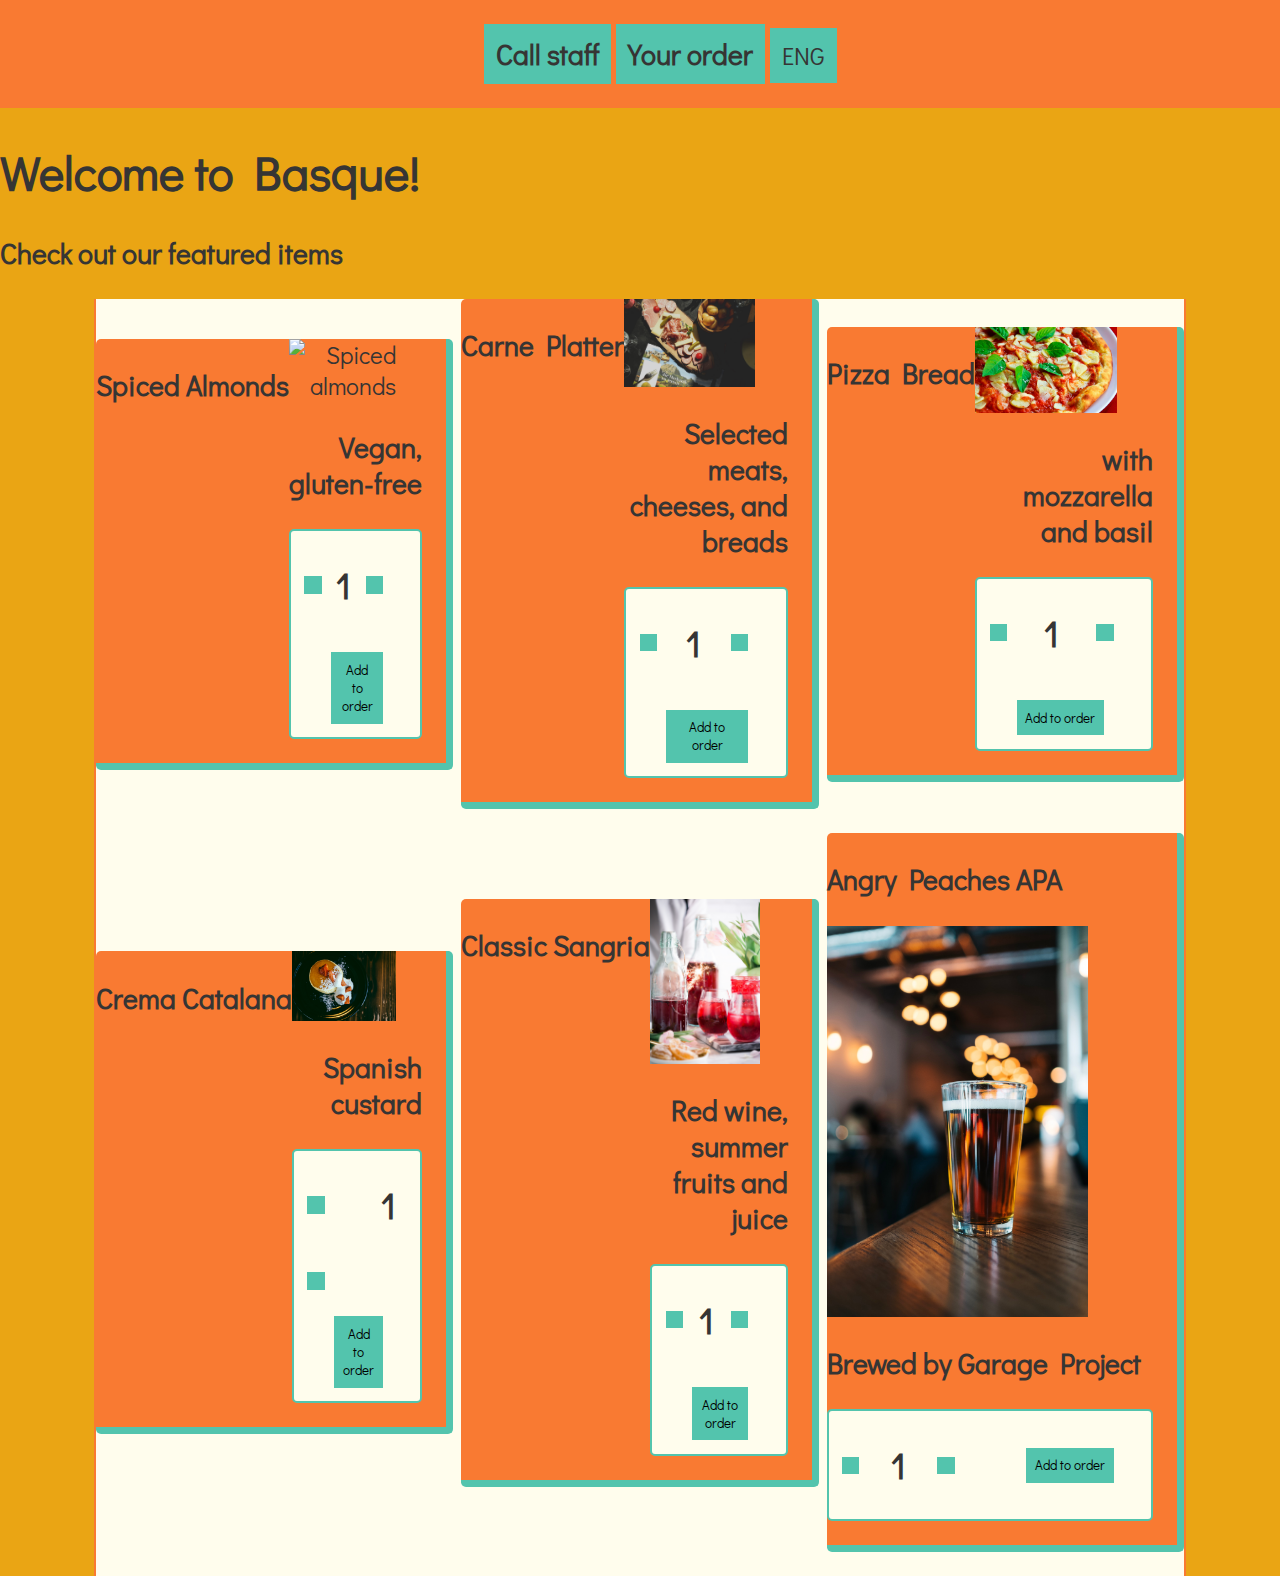
==== basqueApp/index.html @ aa70a5c7 "implementing media queries" ====
<!DOCTYPE html>
<html lang="en" dir="ltr">
  <head>
    <meta charset="utf-8">
    <link rel="stylesheet" href="https://use.fontawesome.com/releases/v5.0.13/css/all.css" integrity="sha384-DNOHZ68U8hZfKXOrtjWvjxusGo9WQnrNx2sqG0tfsghAvtVlRW3tvkXWZh58N9jp" crossorigin="anonymous">
    <link rel="stylesheet" href="sass/main.min.css">
    <!-- <link rel="stylesheet" href="css/reset.css"> -->
    <title>Basque</title>
  </head>
  <body class="page">
    <div class="container">
      <nav class="navigation">
        <ul>
            <li class="navigation__item navigation__item--bell"><i class="fas fa-bell"></i><h3 class="navigation__item--big"> Call staff</h3></li>
            <li class="navigation__item navigation__item--cart"><i class="fas fa-utensils"></i><h3 class="navigation__item--big"> Your order</h3></li>
            <li class="navigation__item navigation__item--language">ENG</li>
        </ul>
      </nav>
      <!-- nav ENDS -->
      <div class="dropdown dropdown__cart">
        <h2>Your order</h2>
        <button type="button" name="button" class="button button--confirm">Send to kitchen</button>
        <div class="dropdown dropdown__cart--confirm">
          <h2>Order confirmed!</h2>
        </div>
      </div>
      <!-- cart ENDS -->
      <div class="dropdown dropdown__help">
        <h3>Help is on the way!</h3>
      </div>
      <!-- call staff ENDS -->
      <div class="dropdown dropdown__timer">
        Order ready in 15:00
        <button type="button" name="button" class="button button--cancel">Cancel order</button>
      </div>
      <!-- menu begins -->
        <div class="menu__heading">
          <h1>Welcome to Basque!</h1>
          <h3>Check out our featured items</h3>
        </div>
      <div class="menu">

        <div class="menu-item menu-item__almonds">
          <h3 class="item-name item-name--almonds">Spiced Almonds</h3>
          <div class="dropdown dropdown__menu-item dropdown__menu-item--almonds">
            <img class="item-image item-image--almonds" src="images/almonds.jpg" alt="Spiced almonds">
            <h3>Vegan, gluten-free</h3>
            <div class="menu-item menu-item__button-area">
              <button type="button" name="order" class="button button--minus"><i class="fas fa-minus"></i></button>
              <h2 class="item-number">1</h2>
              <button type="button" name="order" class="button button--plus"><i class="fas fa-plus"></i></button>
              <button type="button" name="order" class="button button--order">Add to order</button>
              <input type="hidden" class="item-number__value" value="1">
            </div>
            <!-- buttons END -->
          </div>
          <!-- dropdown ENDS -->
        </div>
        <!-- almonds ENDS -->
        <div class="menu-item menu-item__platter">
          <h3 class="item-name item-name--platter">Carne Platter</h3>
          <div class="dropdown dropdown__menu-item dropdown__menu-item--platter">
            <img class="item-image item-image--platter" src="images/platter.jpg" alt="carne platter">
            <h3>Selected meats, cheeses, and breads</h3>
          <div class="menu-item menu-item__button-area">
            <button type="button" name="order" class="button button--minus"><i class="fas fa-minus"></i></button>
            <h2 class="item-number">1</h2>
            <button type="button" name="order" class="button button--plus"><i class="fas fa-plus"></i></button>
            <button type="button" name="order" class="button button--order">Add to order</button>
            <input type="hidden" class="item-number__value" value="1">
          </div>
            <!-- buttons END -->
          </div>
          <!-- dropdown ENDS -->
        </div>
        <!-- platter ENDS -->
        <div class="menu-item menu-item__pizza">
          <h3 class="item-name item-name--pizza">Pizza Bread</h3>
          <div class="dropdown dropdown__menu-item dropdown__menu-item--pizza">
            <img class="item-image item-image--pizza" src="images/pizza.jpg" alt="pizza bread">
            <h3>with mozzarella and basil</h3>
            <div class="menu-item menu-item__button-area">
              <button type="button" name="order" class="button button--minus"><i class="fas fa-minus"></i></button>
              <h2 class="item-number">1</h2>
              <button type="button" name="order" class="button button--plus"><i class="fas fa-plus"></i></button>
              <button type="button" name="order" class="button button--order">Add to order</button>
              <input type="hidden" class="item-number__value" value="1">
            </div>
            <!-- buttons END -->
          </div>
          <!-- dropdown ENDS -->
        </div>
        <!-- menu item ENDS -->
        <div class="menu-item menu-item__crema">
          <h3 class="item-name item-name--crema">Crema Catalana</h3>
          <div class="dropdown dropdown__menu-item dropdown__menu-item--crema">
            <img class="item-image item-image--crema" src="images/crema.jpg" alt="almonds">
            <h3>Spanish custard</h3>
            <div class="menu-item menu-item__button-area">
              <button type="button" name="order" class="button button--minus"><i class="fas fa-minus"></i></button>
              <h2 class="item-number">1</h2>
              <button type="button" name="order" class="button button--plus"><i class="fas fa-plus"></i></button>
              <button type="button" name="order" class="button button--order">Add to order</button>
              <input type="hidden" class="item-number__value" value="1">
            </div>
            <!-- buttons END -->
          </div>
          <!-- dropdown ENDS -->
        </div>
        <!-- crema ENDS -->
        <div class="menu-item menu-item__sangria">
          <h3 class="item-name item-name--sangria">Classic Sangria</h3>
          <div class="dropdown dropdown__menu-item dropdown__menu-item--sangria">
            <img class="item-image item-image--sangria" src="images/sangria.jpg" alt="classic sangria">
            <h3>Red wine, summer fruits and juice</h3>
            <div class="menu-item menu-item__button-area">
              <button type="button" name="order" class="button button--minus"><i class="fas fa-minus"></i></button>
              <h2 class="item-number">1</h2>
              <button type="button" name="order" class="button button--plus"><i class="fas fa-plus"></i></button>
              <button type="button" name="order" class="button button--order">Add to order</button>
              <input type="hidden" class="item-number__value" value="1">
            </div>
            <!-- buttons END -->
          </div>
          <!-- dropdown ENDS -->
        </div>
        <!-- sangria ENDS -->
        <div class="menu-item menu-item__beer">
          <h3 class="item-name item-name--beer">Angry Peaches APA</h3>
          <div class="dropdown dropdown__menu-item dropdown__menu-item--beer">
            <img class="item-image item-image--beer" src="images/beer.jpg" alt="Angry Peaches APA">
            <h3>Brewed by Garage Project</h3>
            <div class="menu-item menu-item__button-area">
              <button type="button" name="order" class="button button--minus"><i class="fas fa-minus"></i></button>
              <h2 class="item-number">1</h2>
              <button type="button" name="order" class="button button--plus"><i class="fas fa-plus"></i></button>
              <button type="button" name="order" class="button button--order">Add to order</button>
              <input type="hidden" class="item-number__value" value="1">
            </div>
            <!-- buttons END -->
          </div>
          <!-- dropdown ENDS -->
        </div>
        <!-- beer ENDS -->


      </div>
    <!-- menu ENDS -->
    </div>
    <!-- container ENDs -->
    <script src="js/jquery.min.js"></script>
    <script src="js/script.js"></script>
  </body>
</html>
---- basqueApp/sass/main.min.css ----
@import url("https://fonts.googleapis.com/css?family=Didact+Gothic");html{margin:0;padding:0;min-height:1000px;box-sizing:border-box}.page{-webkit-touch-callout:none;-webkit-user-select:none;-khtml-user-select:none;-moz-user-select:none;-ms-user-select:none;user-select:none;margin:0;padding:0;box-sizing:border-box;min-height:100%;display:flex;flex:1;flex-direction:column;flex-basis:auto;font-family:"Didact Gothic",sans-serif;color:#363534}@media (min-width: 900px){.page{font-size:120%}}@media (min-width: 1200px){.page{font-size:150%}}.container{margin:0;padding:0;background-color:#EAA514;background-image:url("https://transparenttextures.com/patterns/pineapple-cut.png");display:flex;flex:1;flex-direction:column;min-height:100%}.navigation{margin:0;padding:0;background:#F97A32;justify-content:space-around;text-align:center;align-items:center;overflow:hidden}.navigation__item{margin:0;list-style:none;display:inline-block;padding:0.5em;background:#53C4AD}.navigation__item--big{display:none}@media (min-width: 600px){.navigation__item--big{display:inline}}.dropdown{margin:0;padding:0;display:none;align-items:center;align-content:center;background:#F97A32}.menu{width:calc(85%);background:#FFFDED;border:solid 2px #F97A32;border-top:0px;border-bottom:0px;margin:0 auto;display:flex;justify-content:space-between;flex-direction:column;flex:1;align-items:center}@media (min-width: 900px){.menu{flex-flow:row wrap;justify-content:space-between;flex-basis:30%}}.menu-item{border-bottom:#53C4AD solid 0.3em;border-right:#53C4AD solid 0.3em;width:80%;text-align:right;padding-right:1em;margin-bottom:1em;background:#F97A32;border-radius:5px}@media (min-width: 900px){.menu-item{display:flex;justify-content:space-between;flex-flow:row wrap;flex-basis:40%}}@media (min-width: 900px) and (min-width: 1200px){.menu-item{flex-basis:30%}}@media (min-width: 900px){.dropdown__menu-item{display:flex;flex-flow:row wrap;flex:1}}.item-image{width:80%;background-size:contain}.menu-item__button-area{display:flex;flex:1;justify-content:space-between;width:100%;margin-bottom:1em;text-align:center;align-items:center;align-content:center;background-color:#FFFDED;border:#53C4AD solid 2px}.button{background-color:#53C4AD;border:#53C4AD solid 2px;font-family:"Didact Gothic",sans-serif;padding:0.5em;margin:1em;align-items:center}.button--order{margin-left:3em}.is-active{color:#FFFDED;background:#EAA514}
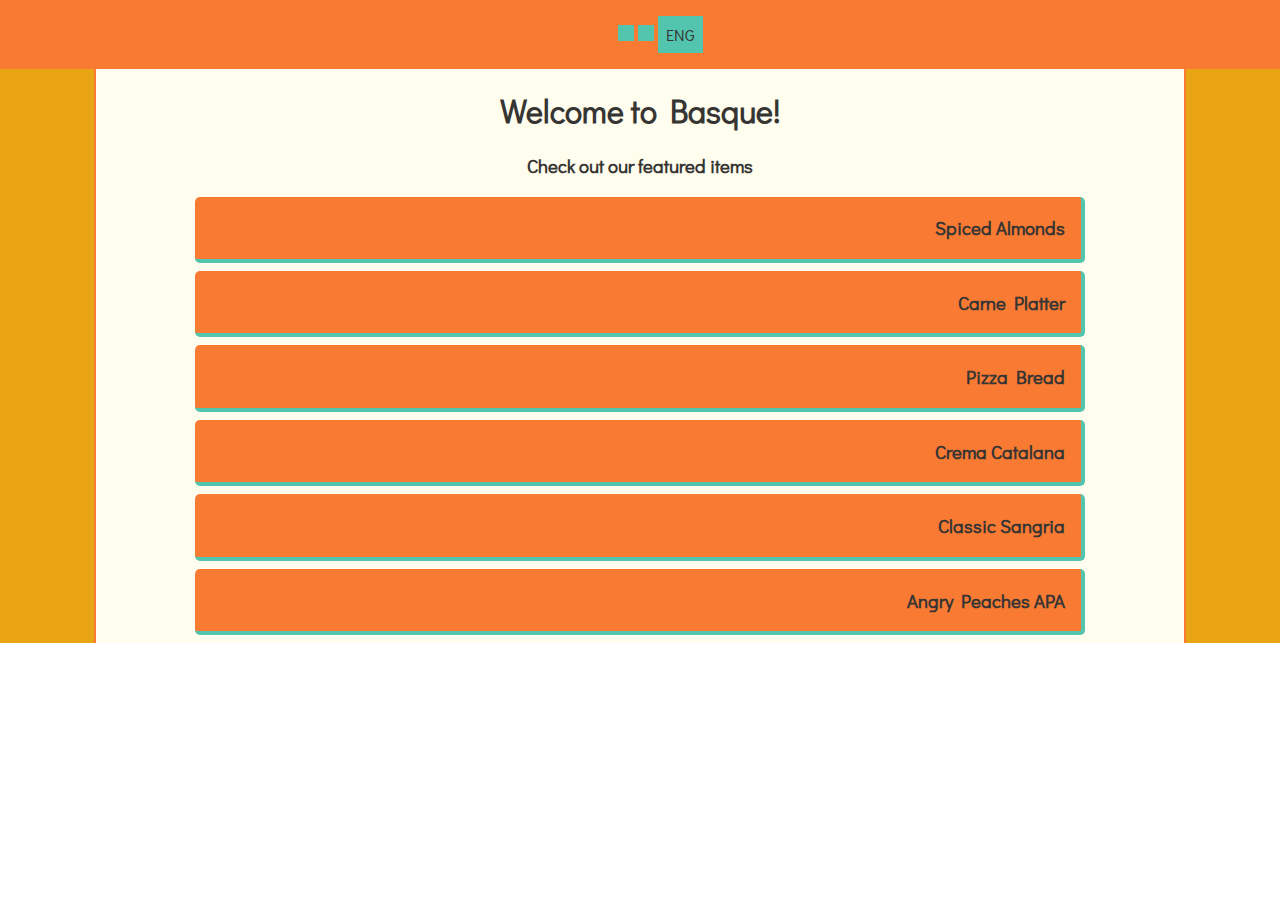
==== commit 6fca7025: "latest" ====
--- a/basqueApp/index.html
+++ b/basqueApp/index.html
@@ -3,7 +3,7 @@
   <head>
     <meta charset="utf-8">
     <link rel="stylesheet" href="https://use.fontawesome.com/releases/v5.0.13/css/all.css" integrity="sha384-DNOHZ68U8hZfKXOrtjWvjxusGo9WQnrNx2sqG0tfsghAvtVlRW3tvkXWZh58N9jp" crossorigin="anonymous">
-    <link rel="stylesheet" href="sass/main.min.css">
+    <link rel="stylesheet" href="css/main.css">
     <!-- <link rel="stylesheet" href="css/reset.css"> -->
     <title>Basque</title>
   </head>
@@ -11,8 +11,8 @@
     <div class="container">
       <nav class="navigation">
         <ul>
-            <li class="navigation__item navigation__item--bell"><i class="fas fa-bell"></i><h3 class="navigation__item--big"> Call staff</h3></li>
-            <li class="navigation__item navigation__item--cart"><i class="fas fa-utensils"></i><h3 class="navigation__item--big"> Your order</h3></li>
+            <li class="navigation__item navigation__item--bell"><i class="fas fa-bell"></i></li>
+            <li class="navigation__item navigation__item--cart"><i class="fas fa-utensils"></i></li>
             <li class="navigation__item navigation__item--language">ENG</li>
         </ul>
       </nav>
@@ -34,18 +34,17 @@
         <button type="button" name="button" class="button button--cancel">Cancel order</button>
       </div>
       <!-- menu begins -->
+      <div class="menu">
         <div class="menu__heading">
           <h1>Welcome to Basque!</h1>
           <h3>Check out our featured items</h3>
         </div>
-      <div class="menu">
-
         <div class="menu-item menu-item__almonds">
           <h3 class="item-name item-name--almonds">Spiced Almonds</h3>
           <div class="dropdown dropdown__menu-item dropdown__menu-item--almonds">
             <img class="item-image item-image--almonds" src="images/almonds.jpg" alt="Spiced almonds">
             <h3>Vegan, gluten-free</h3>
-            <div class="menu-item menu-item__button-area">
+            <div class="button">
               <button type="button" name="order" class="button button--minus"><i class="fas fa-minus"></i></button>
               <h2 class="item-number">1</h2>
               <button type="button" name="order" class="button button--plus"><i class="fas fa-plus"></i></button>
@@ -62,13 +61,13 @@
           <div class="dropdown dropdown__menu-item dropdown__menu-item--platter">
             <img class="item-image item-image--platter" src="images/platter.jpg" alt="carne platter">
             <h3>Selected meats, cheeses, and breads</h3>
-          <div class="menu-item menu-item__button-area">
-            <button type="button" name="order" class="button button--minus"><i class="fas fa-minus"></i></button>
-            <h2 class="item-number">1</h2>
-            <button type="button" name="order" class="button button--plus"><i class="fas fa-plus"></i></button>
-            <button type="button" name="order" class="button button--order">Add to order</button>
-            <input type="hidden" class="item-number__value" value="1">
-          </div>
+            <div class="button">
+              <button type="button" name="order" class="button button--minus"><i class="fas fa-minus"></i></button>
+              <h2 class="item-number">1</h2>
+              <button type="button" name="order" class="button button--plus"><i class="fas fa-plus"></i></button>
+              <button type="button" name="order" class="button button--order">Add to order</button>
+              <input type="hidden" class="item-number__value" value="1">
+            </div>
             <!-- buttons END -->
           </div>
           <!-- dropdown ENDS -->
@@ -79,7 +78,7 @@
           <div class="dropdown dropdown__menu-item dropdown__menu-item--pizza">
             <img class="item-image item-image--pizza" src="images/pizza.jpg" alt="pizza bread">
             <h3>with mozzarella and basil</h3>
-            <div class="menu-item menu-item__button-area">
+            <div class="button">
               <button type="button" name="order" class="button button--minus"><i class="fas fa-minus"></i></button>
               <h2 class="item-number">1</h2>
               <button type="button" name="order" class="button button--plus"><i class="fas fa-plus"></i></button>
@@ -96,7 +95,7 @@
           <div class="dropdown dropdown__menu-item dropdown__menu-item--crema">
             <img class="item-image item-image--crema" src="images/crema.jpg" alt="almonds">
             <h3>Spanish custard</h3>
-            <div class="menu-item menu-item__button-area">
+            <div class="button">
               <button type="button" name="order" class="button button--minus"><i class="fas fa-minus"></i></button>
               <h2 class="item-number">1</h2>
               <button type="button" name="order" class="button button--plus"><i class="fas fa-plus"></i></button>
@@ -113,7 +112,7 @@
           <div class="dropdown dropdown__menu-item dropdown__menu-item--sangria">
             <img class="item-image item-image--sangria" src="images/sangria.jpg" alt="classic sangria">
             <h3>Red wine, summer fruits and juice</h3>
-            <div class="menu-item menu-item__button-area">
+            <div class="button">
               <button type="button" name="order" class="button button--minus"><i class="fas fa-minus"></i></button>
               <h2 class="item-number">1</h2>
               <button type="button" name="order" class="button button--plus"><i class="fas fa-plus"></i></button>
@@ -130,7 +129,7 @@
           <div class="dropdown dropdown__menu-item dropdown__menu-item--beer">
             <img class="item-image item-image--beer" src="images/beer.jpg" alt="Angry Peaches APA">
             <h3>Brewed by Garage Project</h3>
-            <div class="menu-item menu-item__button-area">
+            <div class="button">
               <button type="button" name="order" class="button button--minus"><i class="fas fa-minus"></i></button>
               <h2 class="item-number">1</h2>
               <button type="button" name="order" class="button button--plus"><i class="fas fa-plus"></i></button>
@@ -142,8 +141,6 @@
           <!-- dropdown ENDS -->
         </div>
         <!-- beer ENDS -->
-
-
       </div>
     <!-- menu ENDS -->
     </div>
--- a/basqueApp/css/main.css
+++ b/basqueApp/css/main.css
@@ -0,0 +1,94 @@
+@import url("https://fonts.googleapis.com/css?family=Didact+Gothic");
+.page {
+  -webkit-touch-callout: none;
+  /* iOS Safari */
+  -webkit-user-select: none;
+  /* Safari */
+  -khtml-user-select: none;
+  /* Konqueror HTML */
+  -moz-user-select: none;
+  /* Firefox */
+  -ms-user-select: none;
+  /* Internet Explorer/Edge */
+  user-select: none;
+  /* Non-prefixed version, currently
+   supported by Chrome and Opera */
+  margin: 0;
+  padding: 0;
+  border: 0;
+  font-family: "Didact Gothic", sans-serif;
+  color: #363534; }
+
+.container {
+  background-color: #EAA514;
+  background-image: url("https://transparenttextures.com/patterns/pineapple-cut.png"); }
+
+.navigation {
+  margin: 0;
+  padding: 0;
+  background: #F97A32;
+  font-family: "Didact Gothic", sans-serif;
+  text-align: center;
+  align-items: center;
+  overflow: hidden; }
+
+.navigation__item {
+  margin: 0;
+  list-style: none;
+  display: inline-block;
+  padding: 0.5em;
+  background: #53C4AD; }
+
+.dropdown {
+  margin: 0;
+  padding: 0;
+  display: none;
+  align-items: center;
+  background: #F97A32; }
+
+.menu {
+  width: 85%;
+  background: #FFFDED;
+  border: solid 2px #F97A32;
+  border-top: 0px;
+  border-bottom: 0px;
+  margin: 0 auto;
+  display: flex;
+  flex-direction: column;
+  flex: 2;
+  align-items: center; }
+
+.menu__heading {
+  text-align: center; }
+
+.menu-item {
+  border-bottom: #53C4AD solid 0.3em;
+  border-right: #53C4AD solid 0.3em;
+  width: 80%;
+  text-align: right;
+  padding-right: 1em;
+  margin-bottom: 0.5em;
+  background: #F97A32;
+  border-radius: 5px; }
+
+.item-image {
+  width: 80%;
+  background-size: contain; }
+
+.button {
+  background-color: #FFFDED;
+  border: #53C4AD solid 2px;
+  display: inline-block;
+  font-family: "Didact Gothic", sans-serif;
+  align-items: center; }
+
+.is-visible {
+  width: 100%;
+  height: 50%;
+  display: flex;
+  flex-direction: column;
+  flex: 1; }
+
+.is-active {
+  color: #FFFDED;
+  background: #EAA514; }
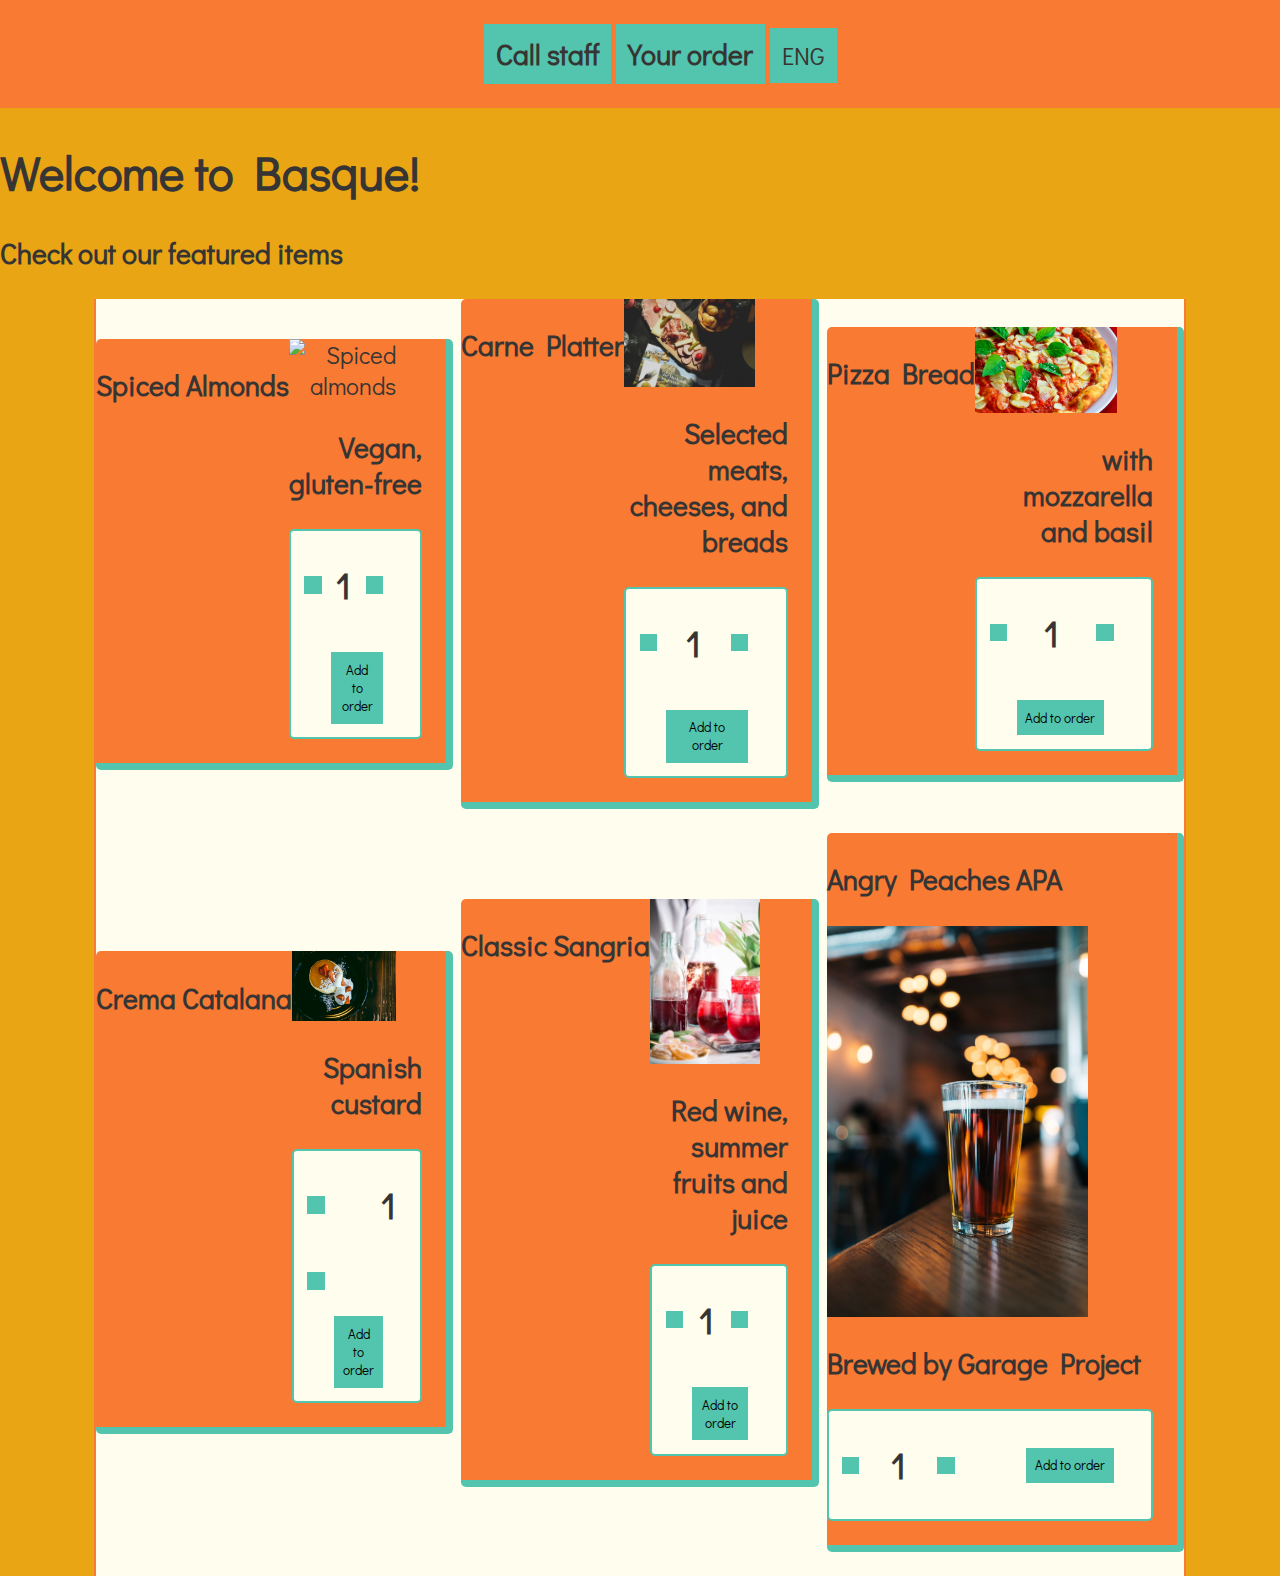
==== commit 1dbc9d0a: "Merge pull request #2 from sebknight/compare" ====
--- a/basqueApp/index.html
+++ b/basqueApp/index.html
@@ -3,7 +3,7 @@
   <head>
     <meta charset="utf-8">
     <link rel="stylesheet" href="https://use.fontawesome.com/releases/v5.0.13/css/all.css" integrity="sha384-DNOHZ68U8hZfKXOrtjWvjxusGo9WQnrNx2sqG0tfsghAvtVlRW3tvkXWZh58N9jp" crossorigin="anonymous">
-    <link rel="stylesheet" href="css/main.css">
+    <link rel="stylesheet" href="sass/main.min.css">
     <!-- <link rel="stylesheet" href="css/reset.css"> -->
     <title>Basque</title>
   </head>
@@ -11,8 +11,8 @@
     <div class="container">
       <nav class="navigation">
         <ul>
-            <li class="navigation__item navigation__item--bell"><i class="fas fa-bell"></i></li>
-            <li class="navigation__item navigation__item--cart"><i class="fas fa-utensils"></i></li>
+            <li class="navigation__item navigation__item--bell"><i class="fas fa-bell"></i><h3 class="navigation__item--big"> Call staff</h3></li>
+            <li class="navigation__item navigation__item--cart"><i class="fas fa-utensils"></i><h3 class="navigation__item--big"> Your order</h3></li>
             <li class="navigation__item navigation__item--language">ENG</li>
         </ul>
       </nav>
@@ -34,17 +34,18 @@
         <button type="button" name="button" class="button button--cancel">Cancel order</button>
       </div>
       <!-- menu begins -->
-      <div class="menu">
         <div class="menu__heading">
           <h1>Welcome to Basque!</h1>
           <h3>Check out our featured items</h3>
         </div>
+      <div class="menu">
+
         <div class="menu-item menu-item__almonds">
           <h3 class="item-name item-name--almonds">Spiced Almonds</h3>
           <div class="dropdown dropdown__menu-item dropdown__menu-item--almonds">
             <img class="item-image item-image--almonds" src="images/almonds.jpg" alt="Spiced almonds">
             <h3>Vegan, gluten-free</h3>
-            <div class="button">
+            <div class="menu-item menu-item__button-area">
               <button type="button" name="order" class="button button--minus"><i class="fas fa-minus"></i></button>
               <h2 class="item-number">1</h2>
               <button type="button" name="order" class="button button--plus"><i class="fas fa-plus"></i></button>
@@ -61,13 +62,13 @@
           <div class="dropdown dropdown__menu-item dropdown__menu-item--platter">
             <img class="item-image item-image--platter" src="images/platter.jpg" alt="carne platter">
             <h3>Selected meats, cheeses, and breads</h3>
-            <div class="button">
-              <button type="button" name="order" class="button button--minus"><i class="fas fa-minus"></i></button>
-              <h2 class="item-number">1</h2>
-              <button type="button" name="order" class="button button--plus"><i class="fas fa-plus"></i></button>
-              <button type="button" name="order" class="button button--order">Add to order</button>
-              <input type="hidden" class="item-number__value" value="1">
-            </div>
+          <div class="menu-item menu-item__button-area">
+            <button type="button" name="order" class="button button--minus"><i class="fas fa-minus"></i></button>
+            <h2 class="item-number">1</h2>
+            <button type="button" name="order" class="button button--plus"><i class="fas fa-plus"></i></button>
+            <button type="button" name="order" class="button button--order">Add to order</button>
+            <input type="hidden" class="item-number__value" value="1">
+          </div>
             <!-- buttons END -->
           </div>
           <!-- dropdown ENDS -->
@@ -78,7 +79,7 @@
           <div class="dropdown dropdown__menu-item dropdown__menu-item--pizza">
             <img class="item-image item-image--pizza" src="images/pizza.jpg" alt="pizza bread">
             <h3>with mozzarella and basil</h3>
-            <div class="button">
+            <div class="menu-item menu-item__button-area">
               <button type="button" name="order" class="button button--minus"><i class="fas fa-minus"></i></button>
               <h2 class="item-number">1</h2>
               <button type="button" name="order" class="button button--plus"><i class="fas fa-plus"></i></button>
@@ -95,7 +96,7 @@
           <div class="dropdown dropdown__menu-item dropdown__menu-item--crema">
             <img class="item-image item-image--crema" src="images/crema.jpg" alt="almonds">
             <h3>Spanish custard</h3>
-            <div class="button">
+            <div class="menu-item menu-item__button-area">
               <button type="button" name="order" class="button button--minus"><i class="fas fa-minus"></i></button>
               <h2 class="item-number">1</h2>
               <button type="button" name="order" class="button button--plus"><i class="fas fa-plus"></i></button>
@@ -112,7 +113,7 @@
           <div class="dropdown dropdown__menu-item dropdown__menu-item--sangria">
             <img class="item-image item-image--sangria" src="images/sangria.jpg" alt="classic sangria">
             <h3>Red wine, summer fruits and juice</h3>
-            <div class="button">
+            <div class="menu-item menu-item__button-area">
               <button type="button" name="order" class="button button--minus"><i class="fas fa-minus"></i></button>
               <h2 class="item-number">1</h2>
               <button type="button" name="order" class="button button--plus"><i class="fas fa-plus"></i></button>
@@ -129,7 +130,7 @@
           <div class="dropdown dropdown__menu-item dropdown__menu-item--beer">
             <img class="item-image item-image--beer" src="images/beer.jpg" alt="Angry Peaches APA">
             <h3>Brewed by Garage Project</h3>
-            <div class="button">
+            <div class="menu-item menu-item__button-area">
               <button type="button" name="order" class="button button--minus"><i class="fas fa-minus"></i></button>
               <h2 class="item-number">1</h2>
               <button type="button" name="order" class="button button--plus"><i class="fas fa-plus"></i></button>
--- a/basqueApp/sass/main.min.css
+++ b/basqueApp/sass/main.min.css
@@ -0,0 +1 @@
+@import url("https://fonts.googleapis.com/css?family=Didact+Gothic");html{margin:0;padding:0;min-height:1000px;box-sizing:border-box}.page{-webkit-touch-callout:none;-webkit-user-select:none;-khtml-user-select:none;-moz-user-select:none;-ms-user-select:none;user-select:none;margin:0;padding:0;box-sizing:border-box;min-height:100%;display:flex;flex:1;flex-direction:column;flex-basis:auto;font-family:"Didact Gothic",sans-serif;color:#363534}@media (min-width: 900px){.page{font-size:120%}}@media (min-width: 1200px){.page{font-size:150%}}.container{margin:0;padding:0;background-color:#EAA514;background-image:url("https://transparenttextures.com/patterns/pineapple-cut.png");display:flex;flex:1;flex-direction:column;min-height:100%}.navigation{margin:0;padding:0;background:#F97A32;justify-content:space-around;text-align:center;align-items:center;overflow:hidden}.navigation__item{margin:0;list-style:none;display:inline-block;padding:0.5em;background:#53C4AD}.navigation__item--big{display:none}@media (min-width: 600px){.navigation__item--big{display:inline}}.dropdown{margin:0;padding:0;display:none;align-items:center;align-content:center;background:#F97A32}.menu{width:calc(85%);background:#FFFDED;border:solid 2px #F97A32;border-top:0px;border-bottom:0px;margin:0 auto;display:flex;justify-content:space-between;flex-direction:column;flex:1;align-items:center}@media (min-width: 900px){.menu{flex-flow:row wrap;justify-content:space-between;flex-basis:30%}}.menu-item{border-bottom:#53C4AD solid 0.3em;border-right:#53C4AD solid 0.3em;width:80%;text-align:right;padding-right:1em;margin-bottom:1em;background:#F97A32;border-radius:5px}@media (min-width: 900px){.menu-item{display:flex;justify-content:space-between;flex-flow:row wrap;flex-basis:40%}}@media (min-width: 900px) and (min-width: 1200px){.menu-item{flex-basis:30%}}@media (min-width: 900px){.dropdown__menu-item{display:flex;flex-flow:row wrap;flex:1}}.item-image{width:80%;background-size:contain}.menu-item__button-area{display:flex;flex:1;justify-content:space-between;width:100%;margin-bottom:1em;text-align:center;align-items:center;align-content:center;background-color:#FFFDED;border:#53C4AD solid 2px}.button{background-color:#53C4AD;border:#53C4AD solid 2px;font-family:"Didact Gothic",sans-serif;padding:0.5em;margin:1em;align-items:center}.button--order{margin-left:3em}.is-active{color:#FFFDED;background:#EAA514}
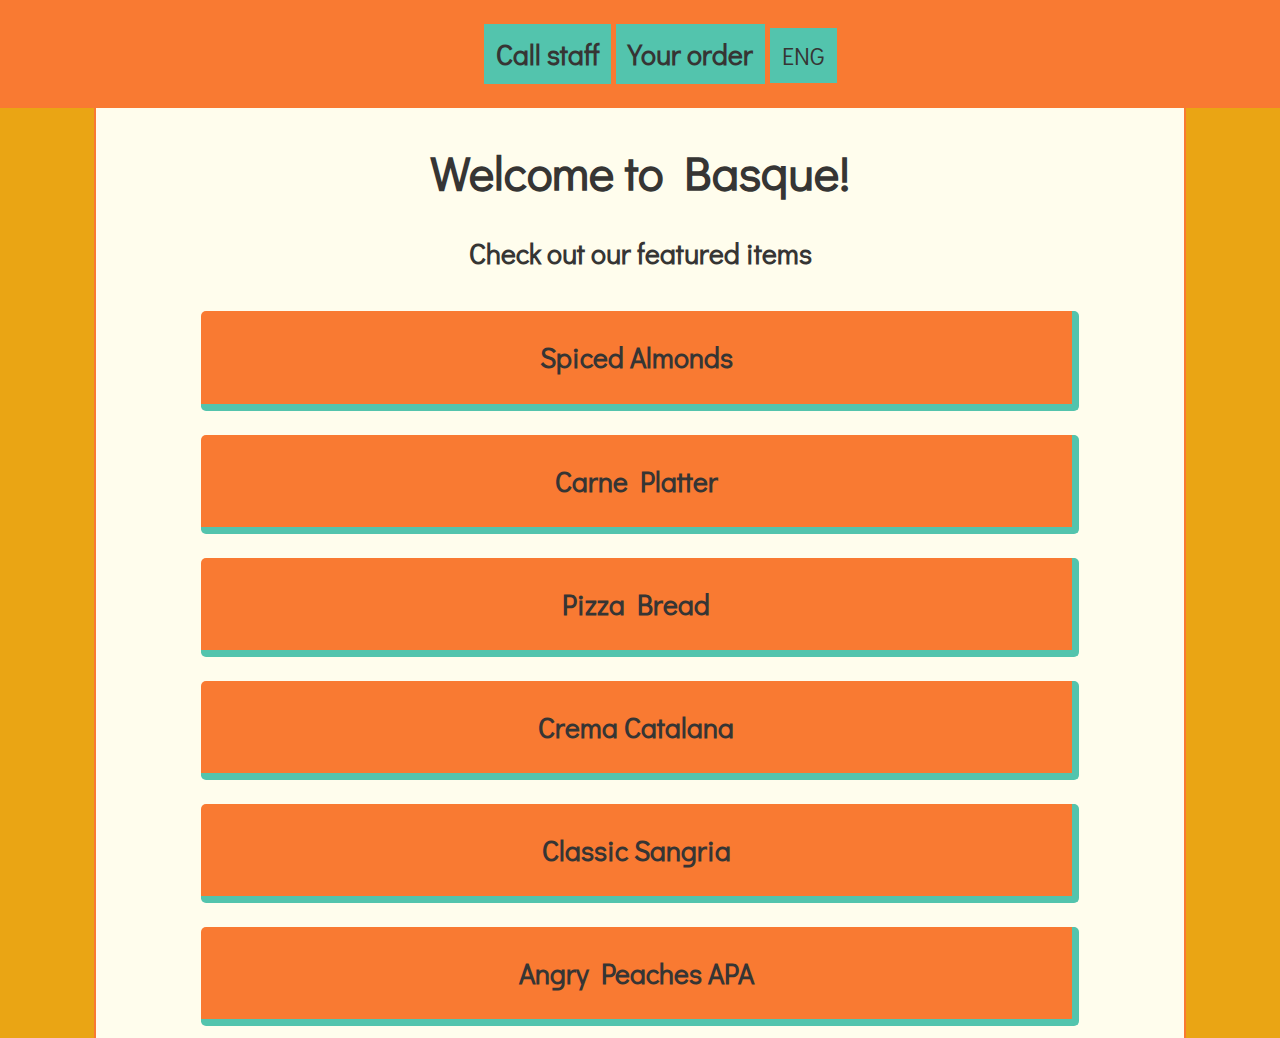
==== commit 4edb9de4: "flex changes" ====
--- a/basqueApp/index.html
+++ b/basqueApp/index.html
@@ -17,7 +17,7 @@
         </ul>
       </nav>
       <!-- nav ENDS -->
-      <div class="dropdown dropdown__cart">
+      <div class="navigation dropdown dropdown__cart">
         <h2>Your order</h2>
         <button type="button" name="button" class="button button--confirm">Send to kitchen</button>
         <div class="dropdown dropdown__cart--confirm">
@@ -25,21 +25,20 @@
         </div>
       </div>
       <!-- cart ENDS -->
-      <div class="dropdown dropdown__help">
+      <div class="navigation dropdown dropdown__help">
         <h3>Help is on the way!</h3>
       </div>
       <!-- call staff ENDS -->
-      <div class="dropdown dropdown__timer">
+      <div class="navigation dropdown dropdown__timer">
         Order ready in 15:00
         <button type="button" name="button" class="button button--cancel">Cancel order</button>
       </div>
       <!-- menu begins -->
+      <div class="menu">
         <div class="menu__heading">
           <h1>Welcome to Basque!</h1>
           <h3>Check out our featured items</h3>
         </div>
-      <div class="menu">
-
         <div class="menu-item menu-item__almonds">
           <h3 class="item-name item-name--almonds">Spiced Almonds</h3>
           <div class="dropdown dropdown__menu-item dropdown__menu-item--almonds">
--- a/basqueApp/sass/main.min.css
+++ b/basqueApp/sass/main.min.css
@@ -1 +1 @@
-@import url("https://fonts.googleapis.com/css?family=Didact+Gothic");html{margin:0;padding:0;min-height:1000px;box-sizing:border-box}.page{-webkit-touch-callout:none;-webkit-user-select:none;-khtml-user-select:none;-moz-user-select:none;-ms-user-select:none;user-select:none;margin:0;padding:0;box-sizing:border-box;min-height:100%;display:flex;flex:1;flex-direction:column;flex-basis:auto;font-family:"Didact Gothic",sans-serif;color:#363534}@media (min-width: 900px){.page{font-size:120%}}@media (min-width: 1200px){.page{font-size:150%}}.container{margin:0;padding:0;background-color:#EAA514;background-image:url("https://transparenttextures.com/patterns/pineapple-cut.png");display:flex;flex:1;flex-direction:column;min-height:100%}.navigation{margin:0;padding:0;background:#F97A32;justify-content:space-around;text-align:center;align-items:center;overflow:hidden}.navigation__item{margin:0;list-style:none;display:inline-block;padding:0.5em;background:#53C4AD}.navigation__item--big{display:none}@media (min-width: 600px){.navigation__item--big{display:inline}}.dropdown{margin:0;padding:0;display:none;align-items:center;align-content:center;background:#F97A32}.menu{width:calc(85%);background:#FFFDED;border:solid 2px #F97A32;border-top:0px;border-bottom:0px;margin:0 auto;display:flex;justify-content:space-between;flex-direction:column;flex:1;align-items:center}@media (min-width: 900px){.menu{flex-flow:row wrap;justify-content:space-between;flex-basis:30%}}.menu-item{border-bottom:#53C4AD solid 0.3em;border-right:#53C4AD solid 0.3em;width:80%;text-align:right;padding-right:1em;margin-bottom:1em;background:#F97A32;border-radius:5px}@media (min-width: 900px){.menu-item{display:flex;justify-content:space-between;flex-flow:row wrap;flex-basis:40%}}@media (min-width: 900px) and (min-width: 1200px){.menu-item{flex-basis:30%}}@media (min-width: 900px){.dropdown__menu-item{display:flex;flex-flow:row wrap;flex:1}}.item-image{width:80%;background-size:contain}.menu-item__button-area{display:flex;flex:1;justify-content:space-between;width:100%;margin-bottom:1em;text-align:center;align-items:center;align-content:center;background-color:#FFFDED;border:#53C4AD solid 2px}.button{background-color:#53C4AD;border:#53C4AD solid 2px;font-family:"Didact Gothic",sans-serif;padding:0.5em;margin:1em;align-items:center}.button--order{margin-left:3em}.is-active{color:#FFFDED;background:#EAA514}
+@import url("https://fonts.googleapis.com/css?family=Didact+Gothic");html{margin:0;padding:0;min-height:1000px;box-sizing:border-box}.page{-webkit-touch-callout:none;-webkit-user-select:none;-khtml-user-select:none;-moz-user-select:none;-ms-user-select:none;user-select:none;margin:0;padding:0;box-sizing:border-box;min-height:100%;display:flex;flex:1;flex-direction:column;flex-basis:auto;font-family:"Didact Gothic",sans-serif;color:#363534}@media (min-width: 900px){.page{font-size:120%}}@media (min-width: 1200px){.page{font-size:150%}}.container{margin:0;padding:0;background-color:#EAA514;background-image:url("https://transparenttextures.com/patterns/pineapple-cut.png");display:flex;flex:1;flex-direction:column;min-height:100%}.navigation{margin:0;padding:0;background:#F97A32;justify-content:space-around;text-align:center;align-items:center;overflow:hidden}.navigation__item{margin:0;list-style:none;display:inline-block;padding:0.5em;background:#53C4AD}.navigation__item--big{display:none}@media (min-width: 600px){.navigation__item--big{display:inline}}.dropdown{margin:0;padding:0;display:none;align-items:center;align-content:center;background:#F97A32}.menu{width:calc(85%);position:relative;background:#FFFDED;border:solid 2px #F97A32;border-top:0px;border-bottom:0px;margin:0 auto;display:flex;justify-content:space-between;flex-direction:column;flex:1;align-items:center}.menu__heading{text-align:center}.menu-item{border-bottom:#53C4AD solid 0.3em;border-right:#53C4AD solid 0.3em;display:flex;width:80%;flex-basis:80%;text-align:right;align-self:center;align-items:center;justify-content:center;margin:0.5em;background:#F97A32;border-radius:5px}@media (min-width: 600px){.menu-item{flex-flow:row wrap;flex-basis:50%}}@media (min-width: 900px){.menu-item{flex-basis:40%}}@media (min-width: 1200px){.menu-item{flex-basis:25%}}@media (min-width: 600px){.menu-item .dropdown__menu-item{align-items:stretch;flex-flow:row wrap;flex:1}}.item-image{position:relative;width:80%;background-size:cover}@media (min-width: 900px){.item-image{width:100%}}@media (min-width: 1200px){.item-image{width:100%}}.menu-item__button-area{align-items:center;width:100%;box-sizing:border-box;text-align:center;background-color:#FFFDED;border:#53C4AD solid 2px}.button{background-color:#53C4AD;border:#53C4AD solid 2px;font-family:"Didact Gothic",sans-serif;padding:0.5em;margin:1em;align-items:center}.button--order{margin-left:3em}.is-active{color:#FFFDED;background:#EAA514}
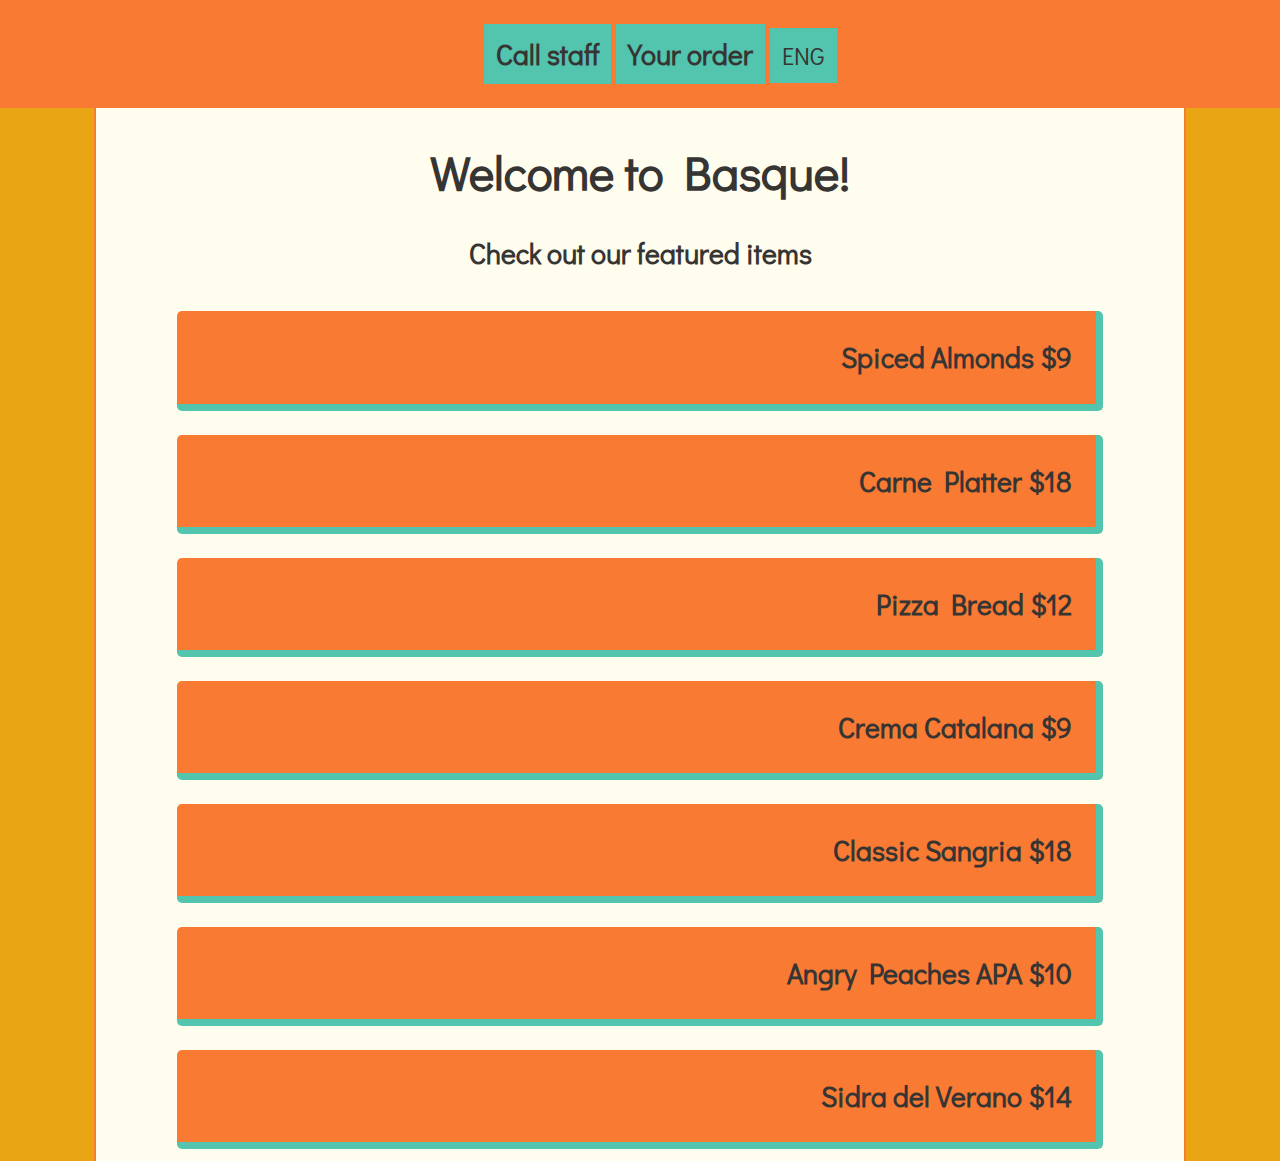
==== commit 7b373580: "FINALLY fixed whitespace at bottom" ====
--- a/basqueApp/index.html
+++ b/basqueApp/index.html
@@ -3,11 +3,11 @@
   <head>
     <meta charset="utf-8">
     <link rel="stylesheet" href="https://use.fontawesome.com/releases/v5.0.13/css/all.css" integrity="sha384-DNOHZ68U8hZfKXOrtjWvjxusGo9WQnrNx2sqG0tfsghAvtVlRW3tvkXWZh58N9jp" crossorigin="anonymous">
-    <link rel="stylesheet" href="sass/main.min.css">
+    <link rel="stylesheet" href="sass/main.css">
     <!-- <link rel="stylesheet" href="css/reset.css"> -->
     <title>Basque</title>
   </head>
-  <body class="page">
+  <body>
     <div class="container">
       <nav class="navigation">
         <ul>
@@ -40,7 +40,7 @@
           <h3>Check out our featured items</h3>
         </div>
         <div class="menu-item menu-item__almonds">
-          <h3 class="item-name item-name--almonds">Spiced Almonds</h3>
+          <h3 class="item-name item-name--almonds">Spiced Almonds $9</h3>
           <div class="dropdown dropdown__menu-item dropdown__menu-item--almonds">
             <img class="item-image item-image--almonds" src="images/almonds.jpg" alt="Spiced almonds">
             <h3>Vegan, gluten-free</h3>
@@ -57,7 +57,7 @@
         </div>
         <!-- almonds ENDS -->
         <div class="menu-item menu-item__platter">
-          <h3 class="item-name item-name--platter">Carne Platter</h3>
+          <h3 class="item-name item-name--platter">Carne Platter $18</h3>
           <div class="dropdown dropdown__menu-item dropdown__menu-item--platter">
             <img class="item-image item-image--platter" src="images/platter.jpg" alt="carne platter">
             <h3>Selected meats, cheeses, and breads</h3>
@@ -74,7 +74,7 @@
         </div>
         <!-- platter ENDS -->
         <div class="menu-item menu-item__pizza">
-          <h3 class="item-name item-name--pizza">Pizza Bread</h3>
+          <h3 class="item-name item-name--pizza">Pizza Bread $12</h3>
           <div class="dropdown dropdown__menu-item dropdown__menu-item--pizza">
             <img class="item-image item-image--pizza" src="images/pizza.jpg" alt="pizza bread">
             <h3>with mozzarella and basil</h3>
@@ -91,7 +91,7 @@
         </div>
         <!-- menu item ENDS -->
         <div class="menu-item menu-item__crema">
-          <h3 class="item-name item-name--crema">Crema Catalana</h3>
+          <h3 class="item-name item-name--crema">Crema Catalana $9</h3>
           <div class="dropdown dropdown__menu-item dropdown__menu-item--crema">
             <img class="item-image item-image--crema" src="images/crema.jpg" alt="almonds">
             <h3>Spanish custard</h3>
@@ -108,7 +108,7 @@
         </div>
         <!-- crema ENDS -->
         <div class="menu-item menu-item__sangria">
-          <h3 class="item-name item-name--sangria">Classic Sangria</h3>
+          <h3 class="item-name item-name--sangria">Classic Sangria $18</h3>
           <div class="dropdown dropdown__menu-item dropdown__menu-item--sangria">
             <img class="item-image item-image--sangria" src="images/sangria.jpg" alt="classic sangria">
             <h3>Red wine, summer fruits and juice</h3>
@@ -125,7 +125,7 @@
         </div>
         <!-- sangria ENDS -->
         <div class="menu-item menu-item__beer">
-          <h3 class="item-name item-name--beer">Angry Peaches APA</h3>
+          <h3 class="item-name item-name--beer">Angry Peaches APA $10</h3>
           <div class="dropdown dropdown__menu-item dropdown__menu-item--beer">
             <img class="item-image item-image--beer" src="images/beer.jpg" alt="Angry Peaches APA">
             <h3>Brewed by Garage Project</h3>
@@ -141,6 +141,26 @@
           <!-- dropdown ENDS -->
         </div>
         <!-- beer ENDS -->
+        <div class="menu-item menu-item__cider">
+          <h3 class="item-name item-name--cider">Sidra del Verano $14</h3>
+          <div class="dropdown dropdown__menu-item dropdown__menu-item--beer">
+            <img class="item-image item-image--beer" src="images/beer.jpg" alt="Angry Peaches APA">
+            <h3>Authentic Spanish cider</h3>
+            <div class="menu-item menu-item__button-area">
+              <button type="button" name="order" class="button button--minus">
+                <i class="fas fa-minus"></i>
+              </button>
+              <h2 class="item-number">1</h2>
+              <button type="button" name="order" class="button button--plus">
+                <i class="fas fa-plus"></i>
+              </button>
+              <button type="button" name="order" class="button button--order">Add to order</button>
+              <input type="hidden" class="item-number__value" value="1">
+            </div>
+            <!-- buttons END -->
+          </div>
+          <!-- dropdown ENDS -->
+        </div>        
       </div>
     <!-- menu ENDS -->
     </div>
--- a/basqueApp/sass/main.css
+++ b/basqueApp/sass/main.css
@@ -0,0 +1,218 @@
+@import url("https://fonts.googleapis.com/css?family=Didact+Gothic");
+body {
+  -webkit-touch-callout: none;
+  /* iOS Safari */
+  -webkit-user-select: none;
+  /* Safari */
+  /* Konqueror HTML */
+  -moz-user-select: none;
+  /* Firefox */
+  -ms-user-select: none;
+  /* Internet Explorer/Edge */
+  user-select: none;
+  /* Non-prefixed version, currently
+                                  supported by Chrome and Opera */
+  margin: 0;
+  padding: 0;
+  -webkit-box-sizing: border-box;
+          box-sizing: border-box;
+  font-family: "Didact Gothic", sans-serif;
+  color: #363534;
+}
+
+@media (min-width: 900px) {
+  body {
+    font-size: 120%;
+  }
+}
+
+@media (min-width: 1200px) {
+  body {
+    font-size: 150%;
+  }
+}
+
+.container {
+  margin: 0;
+  padding: 0;
+  background-color: #EAA514;
+  background-image: url("https://transparenttextures.com/patterns/pineapple-cut.png");
+  display: -webkit-box;
+  display: -ms-flexbox;
+  display: flex;
+  -webkit-box-flex: 1;
+      -ms-flex: 1;
+          flex: 1;
+  -webkit-box-orient: vertical;
+  -webkit-box-direction: normal;
+      -ms-flex-direction: column;
+          flex-direction: column;
+  min-height: 100vh;
+  display: flex;
+  flex: 1;
+  flex-direction: column;
+}
+
+.navigation {
+  margin: 0;
+  padding: 0;
+  background: #F97A32;
+  -ms-flex-pack: distribute;
+      justify-content: space-around;
+  font-family: "Didact Gothic", sans-serif;
+  text-align: center;
+  -webkit-box-align: center;
+      -ms-flex-align: center;
+          align-items: center;
+}
+
+.navigation__item {
+  list-style: none;
+  display: inline-block;
+  padding: 0.5em;
+  background: #53C4AD;
+}
+
+.navigation__item--big {
+  display: none;
+}
+
+@media (min-width: 600px) {
+  .navigation__item--big {
+    display: inline;
+  }
+}
+
+.dropdown {
+  margin: 0;
+  padding: 0;
+  display: none;
+  -webkit-box-align: center;
+      -ms-flex-align: center;
+          align-items: center;
+  -ms-flex-line-pack: center;
+      align-content: center;
+  background: #F97A32;
+}
+
+.menu {
+  width: calc(85%);
+  position: relative;
+  background: #FFFDED;
+  border: solid 2px #F97A32;
+  border-top: 0px;
+  border-bottom: 0px;
+  margin: 0 auto;
+  display: -webkit-box;
+  display: -ms-flexbox;
+  display: flex;
+  -webkit-box-pack: space-evenly;
+      -ms-flex-pack: space-evenly;
+          justify-content: space-evenly;
+  -webkit-box-orient: vertical;
+  -webkit-box-direction: normal;
+      -ms-flex-direction: column;
+          flex-direction: column;
+  -webkit-box-flex: 1;
+      -ms-flex: 1;
+          flex: 1;
+  -webkit-box-align: center;
+      -ms-flex-align: center;
+          align-items: center;
+}
+
+.menu__heading {
+  text-align: center;
+}
+
+.menu-item {
+  border-bottom: #53C4AD solid 0.3em;
+  border-right: #53C4AD solid 0.3em;
+  width: 80%;
+  text-align: right;
+  -ms-flex-item-align: center;
+      -ms-grid-row-align: center;
+      align-self: center;
+  -webkit-box-align: center;
+      -ms-flex-align: center;
+          align-items: center;
+  -webkit-box-pack: space-evenly;
+      -ms-flex-pack: space-evenly;
+          justify-content: space-evenly;
+  padding-left: 1em;
+  padding-right: 1em;
+  margin: 0.5em;
+  background: #F97A32;
+  border-radius: 5px;
+}
+
+@media (min-width: 600px) {
+  .menu-item .dropdown__menu-item {
+    -webkit-box-align: stretch;
+        -ms-flex-align: stretch;
+            align-items: stretch;
+    -webkit-box-orient: horizontal;
+    -webkit-box-direction: normal;
+        -ms-flex-flow: row wrap;
+            flex-flow: row wrap;
+    -webkit-box-flex: 1;
+        -ms-flex: 1;
+            flex: 1;
+  }
+  .menu-item .dropdown__menu-item .item-image {
+    position: relative;
+    margin-right: 1em;
+    width: 80%;
+    background-size: cover;
+  }
+}
+
+@media (min-width: 600px) and (min-width: 900px) {
+  .menu-item .dropdown__menu-item .item-image {
+    width: 100%;
+  }
+}
+
+@media (min-width: 600px) and (min-width: 1200px) {
+  .menu-item .dropdown__menu-item .item-image {
+    width: 100%;
+  }
+}
+
+@media (min-width: 600px) {
+  .menu-item .dropdown__menu-item .item-name {
+    margin-right: 1em;
+  }
+  .menu-item .dropdown__menu-item .menu-item__button-area {
+    -webkit-box-align: center;
+        -ms-flex-align: center;
+            align-items: center;
+    width: 100%;
+    -webkit-box-sizing: border-box;
+            box-sizing: border-box;
+    text-align: center;
+    background-color: #FFFDED;
+    border: #53C4AD solid 2px;
+  }
+}
+
+.button {
+  background-color: #53C4AD;
+  border: #53C4AD solid 2px;
+  font-family: "Didact Gothic", sans-serif;
+  padding: 0.5em;
+  margin: 1em;
+  -webkit-box-align: center;
+      -ms-flex-align: center;
+          align-items: center;
+}
+
+.button--order {
+  margin-left: 3em;
+}
+
+.is-active {
+  color: #FFFDED;
+  background: #EAA514;
+}
+/*# sourceMappingURL=main.css.map */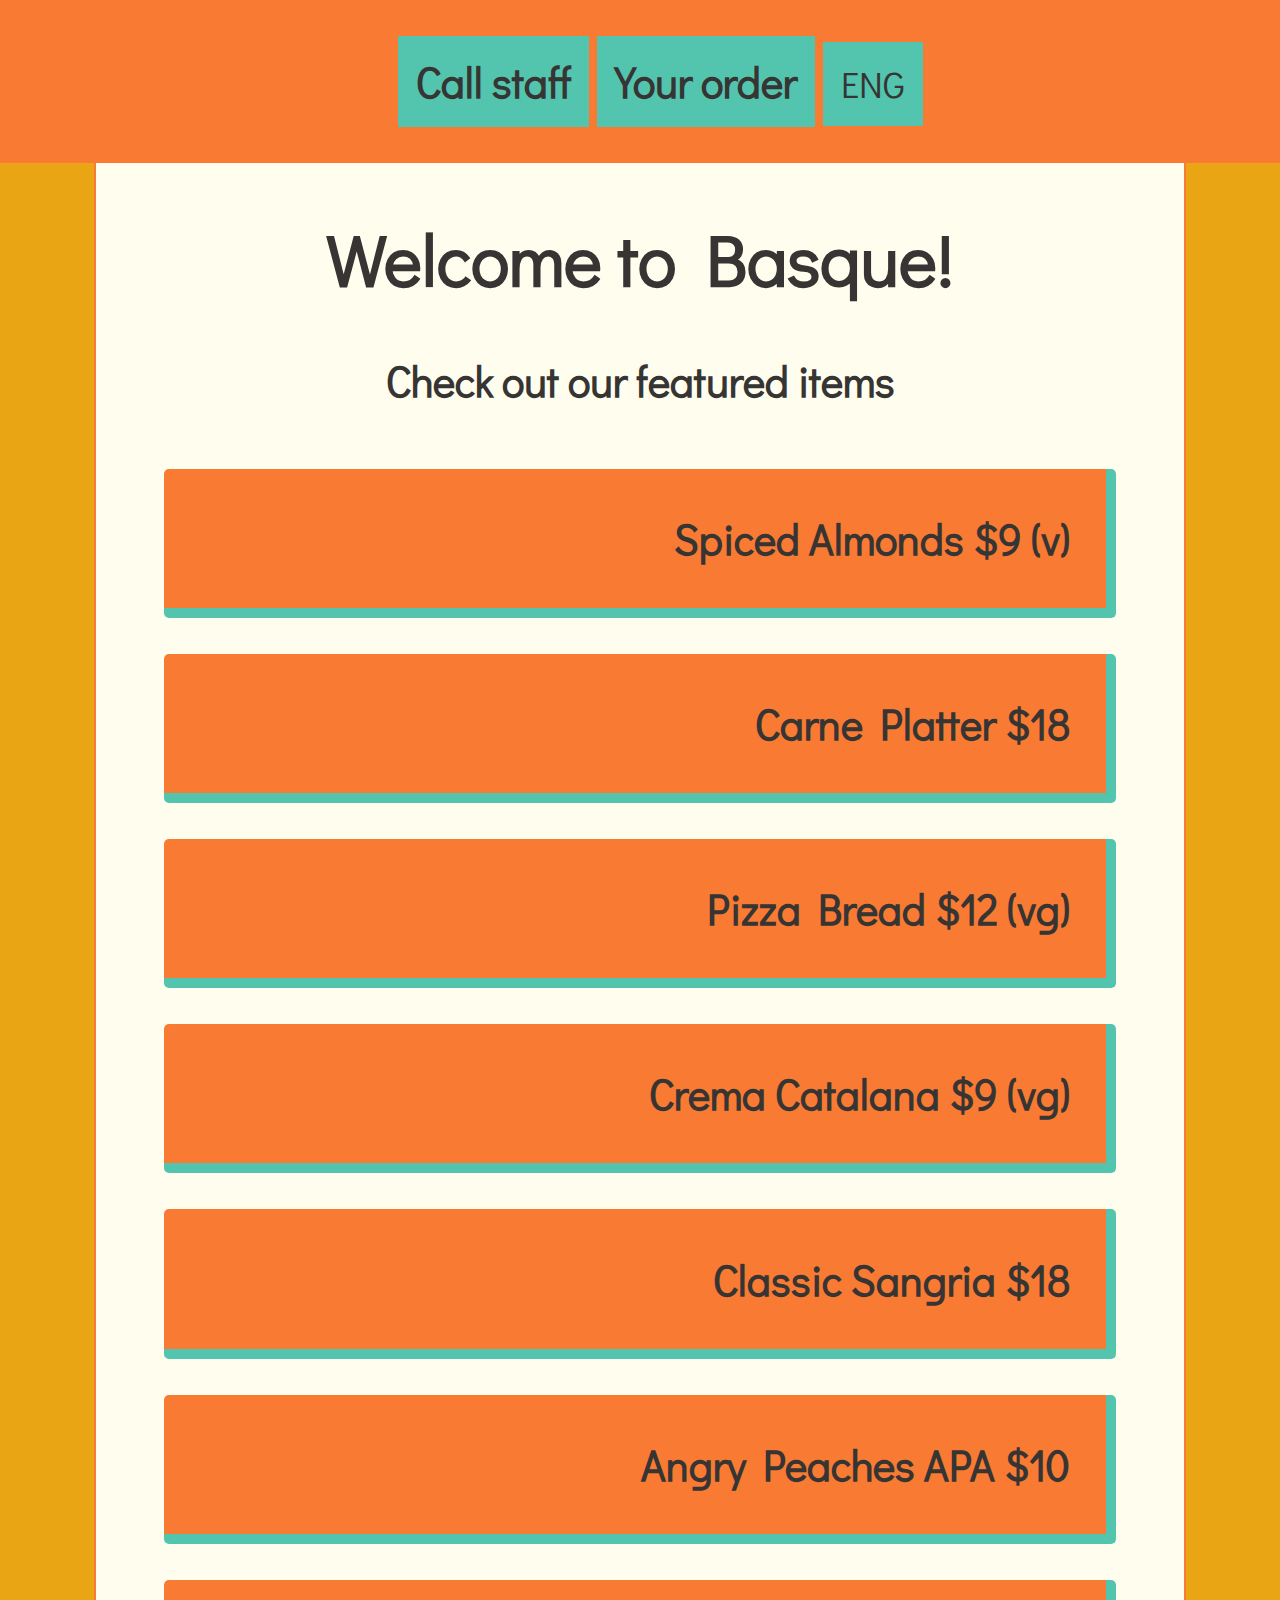
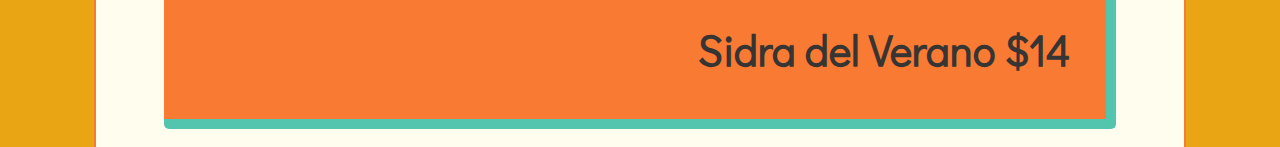
==== commit a5983ca7: "tweaks, reorg" ====
--- a/basqueApp/index.html
+++ b/basqueApp/index.html
@@ -40,7 +40,7 @@
           <h3>Check out our featured items</h3>
         </div>
         <div class="menu-item menu-item__almonds">
-          <h3 class="item-name item-name--almonds">Spiced Almonds $9</h3>
+          <h3 class="item-name item-name--almonds">Spiced Almonds $9 (v)</h3>
           <div class="dropdown dropdown__menu-item dropdown__menu-item--almonds">
             <img class="item-image item-image--almonds" src="images/almonds.jpg" alt="Spiced almonds">
             <h3>Vegan, gluten-free</h3>
@@ -74,7 +74,7 @@
         </div>
         <!-- platter ENDS -->
         <div class="menu-item menu-item__pizza">
-          <h3 class="item-name item-name--pizza">Pizza Bread $12</h3>
+          <h3 class="item-name item-name--pizza">Pizza Bread $12 (vg)</h3>
           <div class="dropdown dropdown__menu-item dropdown__menu-item--pizza">
             <img class="item-image item-image--pizza" src="images/pizza.jpg" alt="pizza bread">
             <h3>with mozzarella and basil</h3>
@@ -91,7 +91,7 @@
         </div>
         <!-- menu item ENDS -->
         <div class="menu-item menu-item__crema">
-          <h3 class="item-name item-name--crema">Crema Catalana $9</h3>
+          <h3 class="item-name item-name--crema">Crema Catalana $9 (vg)</h3>
           <div class="dropdown dropdown__menu-item dropdown__menu-item--crema">
             <img class="item-image item-image--crema" src="images/crema.jpg" alt="almonds">
             <h3>Spanish custard</h3>
--- a/basqueApp/sass/main.css
+++ b/basqueApp/sass/main.css
@@ -33,10 +33,24 @@
 }
 
 .container {
+  -webkit-touch-callout: none;
+  /* iOS Safari */
+  -webkit-user-select: none;
+  /* Safari */
+  /* Konqueror HTML */
+  -moz-user-select: none;
+  /* Firefox */
+  -ms-user-select: none;
+  /* Internet Explorer/Edge */
+  user-select: none;
+  /* Non-prefixed version, currently
+                                  supported by Chrome and Opera */
   margin: 0;
   padding: 0;
   background-color: #EAA514;
   background-image: url("https://transparenttextures.com/patterns/pineapple-cut.png");
+  -webkit-box-sizing: border-box;
+          box-sizing: border-box;
   display: -webkit-box;
   display: -ms-flexbox;
   display: flex;
@@ -48,9 +62,20 @@
       -ms-flex-direction: column;
           flex-direction: column;
   min-height: 100vh;
-  display: flex;
-  flex: 1;
-  flex-direction: column;
+  font-family: "Didact Gothic", sans-serif;
+  color: #363534;
+}
+
+@media (min-width: 900px) {
+  .container {
+    font-size: 120%;
+  }
+}
+
+@media (min-width: 1200px) {
+  .container {
+    font-size: 150%;
+  }
 }
 
 .navigation {
@@ -121,7 +146,7 @@
           align-items: center;
 }
 
-.menu__heading {
+.menu .menu__heading {
   text-align: center;
 }
 
@@ -183,17 +208,24 @@
   .menu-item .dropdown__menu-item .item-name {
     margin-right: 1em;
   }
-  .menu-item .dropdown__menu-item .menu-item__button-area {
-    -webkit-box-align: center;
-        -ms-flex-align: center;
-            align-items: center;
-    width: 100%;
-    -webkit-box-sizing: border-box;
-            box-sizing: border-box;
-    text-align: center;
-    background-color: #FFFDED;
-    border: #53C4AD solid 2px;
-  }
+}
+
+.menu-item__button-area {
+  display: -webkit-inline-box;
+  display: -ms-inline-flexbox;
+  display: inline-flex;
+  -webkit-box-flex: 2;
+      -ms-flex: 2;
+          flex: 2;
+  -webkit-box-align: center;
+      -ms-flex-align: center;
+          align-items: center;
+  width: 100%;
+  -webkit-box-sizing: border-box;
+          box-sizing: border-box;
+  text-align: center;
+  background-color: #FFFDED;
+  border: #53C4AD solid 2px;
 }
 
 .button {
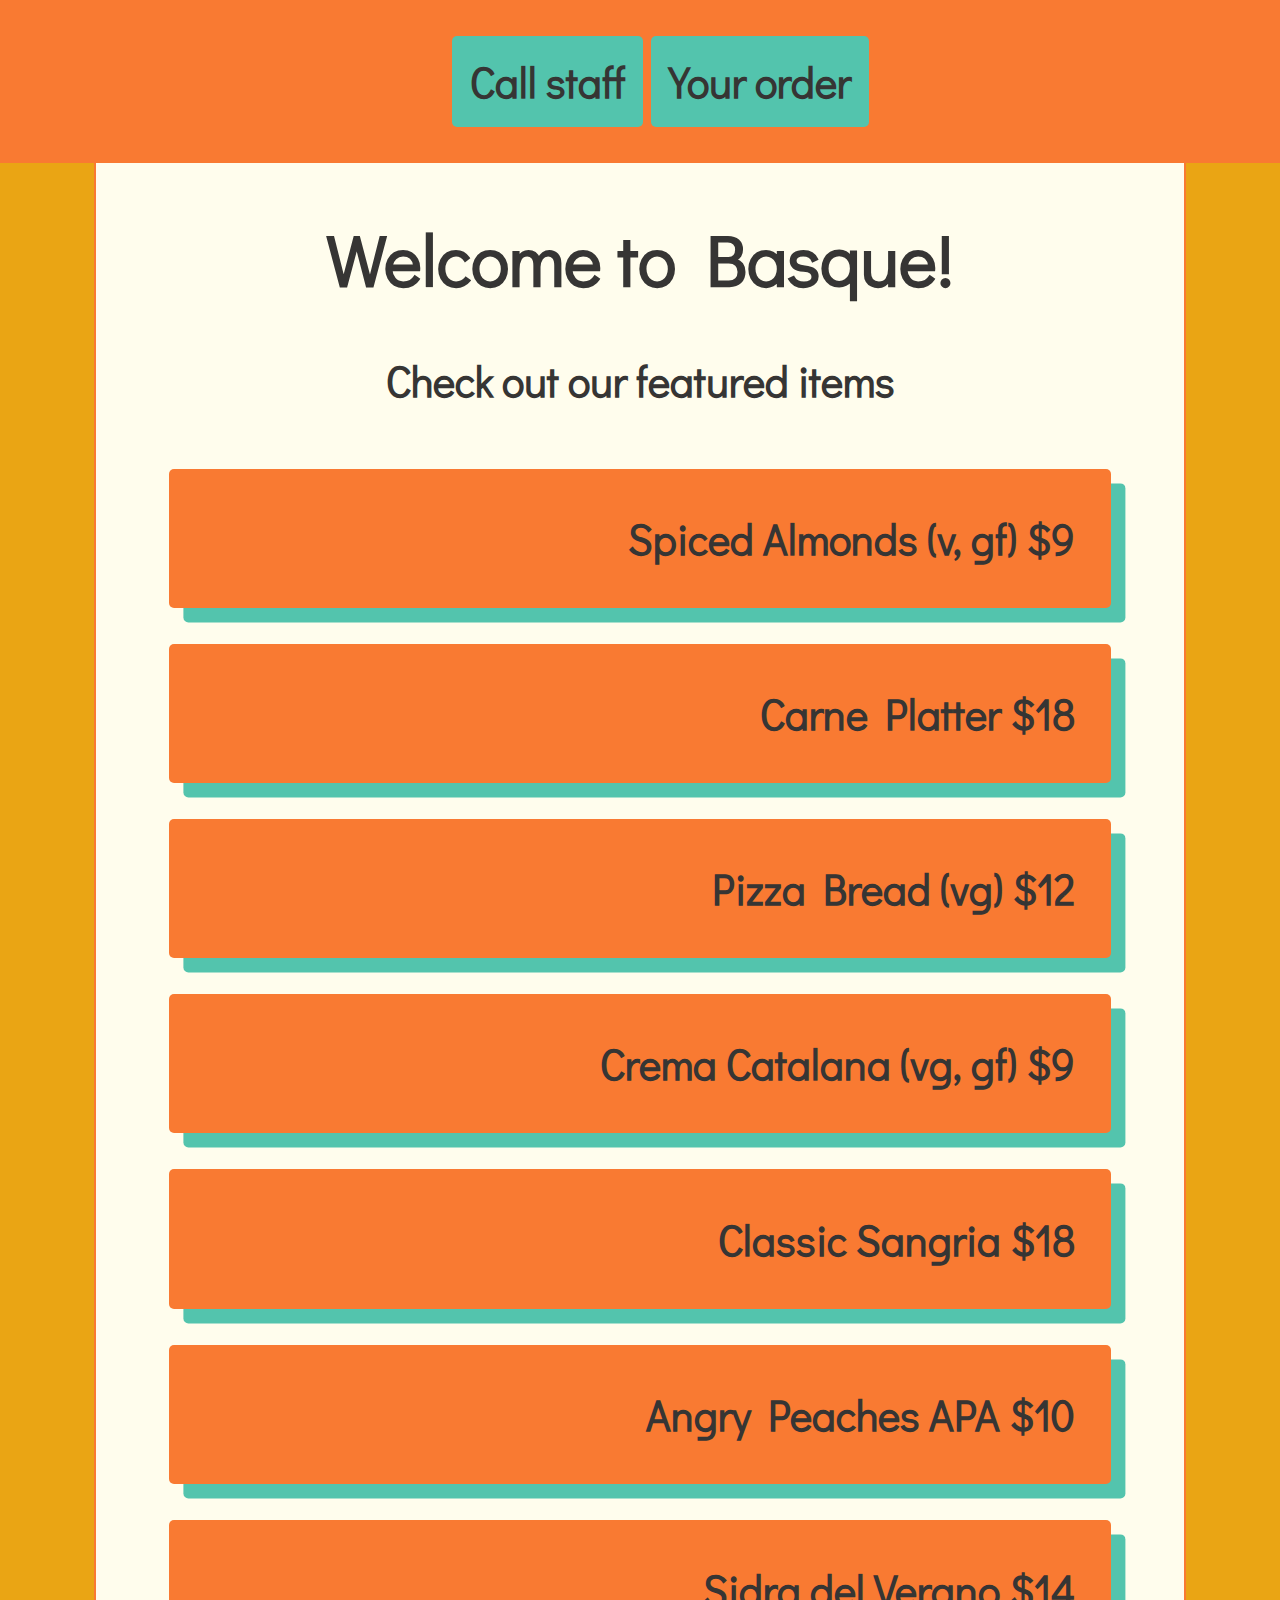
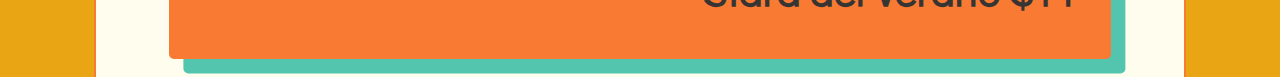
==== commit 01e0416f: "responsive images, tweaks" ====
--- a/basqueApp/index.html
+++ b/basqueApp/index.html
@@ -11,9 +11,11 @@
     <div class="container">
       <nav class="navigation">
         <ul>
-            <li class="navigation__item navigation__item--bell"><i class="fas fa-bell"></i><h3 class="navigation__item--big"> Call staff</h3></li>
-            <li class="navigation__item navigation__item--cart"><i class="fas fa-utensils"></i><h3 class="navigation__item--big"> Your order</h3></li>
-            <li class="navigation__item navigation__item--language">ENG</li>
+            <li class="navigation__item navigation__item--bell"><i class="fas fa-bell"></i><h3 class="navigation__item__big"> Call staff</h3></li>
+            <li class="navigation__item navigation__item--cart"><i class="fas fa-utensils"></i><h3 class="navigation__item__big"> Your order</h3></li>
+            <li class="navigation__item navigation__item--language">ENG
+              <h3 class="navigation__item__big--language">English</h3>
+            </li>
         </ul>
       </nav>
       <!-- nav ENDS -->
@@ -40,11 +42,11 @@
           <h3>Check out our featured items</h3>
         </div>
         <div class="menu-item menu-item__almonds">
-          <h3 class="item-name item-name--almonds">Spiced Almonds $9 (v)</h3>
+          <h3 class="item-name item-name--almonds">Spiced Almonds (v, gf) $9</h3>
           <div class="dropdown dropdown__menu-item dropdown__menu-item--almonds">
-            <img class="item-image item-image--almonds" src="images/almonds.jpg" alt="Spiced almonds">
+            <img class="item-image item-image--almonds" src="images/almonds-sq.png" alt="Spiced almonds">
             <h3>Vegan, gluten-free</h3>
-            <div class="menu-item menu-item__button-area">
+            <div class="menu-item__button-area">
               <button type="button" name="order" class="button button--minus"><i class="fas fa-minus"></i></button>
               <h2 class="item-number">1</h2>
               <button type="button" name="order" class="button button--plus"><i class="fas fa-plus"></i></button>
@@ -59,9 +61,9 @@
         <div class="menu-item menu-item__platter">
           <h3 class="item-name item-name--platter">Carne Platter $18</h3>
           <div class="dropdown dropdown__menu-item dropdown__menu-item--platter">
-            <img class="item-image item-image--platter" src="images/platter.jpg" alt="carne platter">
+            <img class="item-image item-image--platter" src="images/platter-sq.png" alt="carne platter">
             <h3>Selected meats, cheeses, and breads</h3>
-          <div class="menu-item menu-item__button-area">
+          <div class="menu-item__button-area">
             <button type="button" name="order" class="button button--minus"><i class="fas fa-minus"></i></button>
             <h2 class="item-number">1</h2>
             <button type="button" name="order" class="button button--plus"><i class="fas fa-plus"></i></button>
@@ -74,11 +76,11 @@
         </div>
         <!-- platter ENDS -->
         <div class="menu-item menu-item__pizza">
-          <h3 class="item-name item-name--pizza">Pizza Bread $12 (vg)</h3>
+          <h3 class="item-name item-name--pizza">Pizza Bread (vg) $12</h3>
           <div class="dropdown dropdown__menu-item dropdown__menu-item--pizza">
-            <img class="item-image item-image--pizza" src="images/pizza.jpg" alt="pizza bread">
+            <img class="item-image item-image--pizza" src="images/pizza-sq.png" alt="pizza bread">
             <h3>with mozzarella and basil</h3>
-            <div class="menu-item menu-item__button-area">
+            <div class="menu-item__button-area">
               <button type="button" name="order" class="button button--minus"><i class="fas fa-minus"></i></button>
               <h2 class="item-number">1</h2>
               <button type="button" name="order" class="button button--plus"><i class="fas fa-plus"></i></button>
@@ -91,11 +93,11 @@
         </div>
         <!-- menu item ENDS -->
         <div class="menu-item menu-item__crema">
-          <h3 class="item-name item-name--crema">Crema Catalana $9 (vg)</h3>
+          <h3 class="item-name item-name--crema">Crema Catalana (vg, gf) $9</h3>
           <div class="dropdown dropdown__menu-item dropdown__menu-item--crema">
-            <img class="item-image item-image--crema" src="images/crema.jpg" alt="almonds">
+            <img class="item-image item-image--crema" src="images/creama-sq.png" alt="almonds">
             <h3>Spanish custard</h3>
-            <div class="menu-item menu-item__button-area">
+            <div class="menu-item__button-area">
               <button type="button" name="order" class="button button--minus"><i class="fas fa-minus"></i></button>
               <h2 class="item-number">1</h2>
               <button type="button" name="order" class="button button--plus"><i class="fas fa-plus"></i></button>
@@ -110,9 +112,9 @@
         <div class="menu-item menu-item__sangria">
           <h3 class="item-name item-name--sangria">Classic Sangria $18</h3>
           <div class="dropdown dropdown__menu-item dropdown__menu-item--sangria">
-            <img class="item-image item-image--sangria" src="images/sangria.jpg" alt="classic sangria">
+            <img class="item-image item-image--sangria" src="images/sangria-sq.png" alt="classic sangria">
             <h3>Red wine, summer fruits and juice</h3>
-            <div class="menu-item menu-item__button-area">
+            <div class="menu-item__button-area">
               <button type="button" name="order" class="button button--minus"><i class="fas fa-minus"></i></button>
               <h2 class="item-number">1</h2>
               <button type="button" name="order" class="button button--plus"><i class="fas fa-plus"></i></button>
@@ -127,9 +129,9 @@
         <div class="menu-item menu-item__beer">
           <h3 class="item-name item-name--beer">Angry Peaches APA $10</h3>
           <div class="dropdown dropdown__menu-item dropdown__menu-item--beer">
-            <img class="item-image item-image--beer" src="images/beer.jpg" alt="Angry Peaches APA">
+            <img class="item-image item-image--beer" src="images/beer-sq.png" alt="Angry Peaches APA">
             <h3>Brewed by Garage Project</h3>
-            <div class="menu-item menu-item__button-area">
+            <div class="menu-item__button-area">
               <button type="button" name="order" class="button button--minus"><i class="fas fa-minus"></i></button>
               <h2 class="item-number">1</h2>
               <button type="button" name="order" class="button button--plus"><i class="fas fa-plus"></i></button>
@@ -144,9 +146,9 @@
         <div class="menu-item menu-item__cider">
           <h3 class="item-name item-name--cider">Sidra del Verano $14</h3>
           <div class="dropdown dropdown__menu-item dropdown__menu-item--beer">
-            <img class="item-image item-image--beer" src="images/beer.jpg" alt="Angry Peaches APA">
+            <img class="item-image item-image--beer" src="images/beer-sq.png" alt="Angry Peaches APA">
             <h3>Authentic Spanish cider</h3>
-            <div class="menu-item menu-item__button-area">
+            <div class="menu-item__button-area">
               <button type="button" name="order" class="button button--minus">
                 <i class="fas fa-minus"></i>
               </button>
--- a/basqueApp/sass/main.css
+++ b/basqueApp/sass/main.css
@@ -82,8 +82,9 @@
   margin: 0;
   padding: 0;
   background: #F97A32;
-  -ms-flex-pack: distribute;
-      justify-content: space-around;
+  -webkit-box-pack: space-evenly;
+      -ms-flex-pack: space-evenly;
+          justify-content: space-evenly;
   font-family: "Didact Gothic", sans-serif;
   text-align: center;
   -webkit-box-align: center;
@@ -91,19 +92,37 @@
           align-items: center;
 }
 
+.navigation .button {
+  background-color: #53C4AD;
+  border: #53C4AD solid 2px;
+  font-family: "Didact Gothic", sans-serif;
+  padding: 0.5em;
+  margin: 1em;
+  -webkit-box-align: center;
+      -ms-flex-align: center;
+          align-items: center;
+}
+
 .navigation__item {
+  border-radius: 5px;
   list-style: none;
   display: inline-block;
   padding: 0.5em;
   background: #53C4AD;
 }
 
-.navigation__item--big {
+@media (min-width: 600px) {
+  .navigation__item--language {
+    display: none;
+  }
+}
+
+.navigation__item__big, .navigation__item__big--language {
   display: none;
 }
 
 @media (min-width: 600px) {
-  .navigation__item--big {
+  .navigation__item__big, .navigation__item__big--language {
     display: inline;
   }
 }
@@ -151,8 +170,9 @@
 }
 
 .menu-item {
-  border-bottom: #53C4AD solid 0.3em;
-  border-right: #53C4AD solid 0.3em;
+  -webkit-box-shadow: #53C4AD 0.4em 0.4em;
+          box-shadow: #53C4AD 0.4em 0.4em;
+  border-radius: 5px;
   width: 80%;
   text-align: right;
   -ms-flex-item-align: center;
@@ -168,7 +188,48 @@
   padding-right: 1em;
   margin: 0.5em;
   background: #F97A32;
+}
+
+.menu-item .menu-item__button-area {
   border-radius: 5px;
+  position: relative;
+  margin-bottom: 1em;
+  display: -webkit-inline-box;
+  display: -ms-inline-flexbox;
+  display: inline-flex;
+  -webkit-box-flex: 2;
+      -ms-flex: 2;
+          flex: 2;
+  -webkit-box-pack: right;
+      -ms-flex-pack: right;
+          justify-content: right;
+  -webkit-box-align: center;
+      -ms-flex-align: center;
+          align-items: center;
+  text-align: center;
+  background-color: #FFFDED;
+}
+
+@media (max-width: 499px) {
+  .menu-item .menu-item__button-area {
+    width: 100%;
+    -webkit-box-pack: start;
+        -ms-flex-pack: start;
+            justify-content: flex-start;
+    -ms-flex-line-pack: distribute;
+        align-content: space-around;
+  }
+}
+
+.menu-item .menu-item__button-area .button {
+  background-color: #53C4AD;
+  border: #53C4AD solid 2px;
+  font-family: "Didact Gothic", sans-serif;
+  padding: 0.5em;
+  margin: 1em;
+  -webkit-box-align: center;
+      -ms-flex-align: center;
+          align-items: center;
 }
 
 @media (min-width: 600px) {
@@ -184,59 +245,33 @@
         -ms-flex: 1;
             flex: 1;
   }
-  .menu-item .dropdown__menu-item .item-image {
+}
+
+@media (max-width: 499px) {
+  .item-image {
+    display: none;
+  }
+}
+
+@media (min-width: 600px) {
+  .item-image {
     position: relative;
-    margin-right: 1em;
-    width: 80%;
+    width: 100%;
+    height: auto;
     background-size: cover;
   }
 }
 
-@media (min-width: 600px) and (min-width: 900px) {
-  .menu-item .dropdown__menu-item .item-image {
-    width: 100%;
-  }
-}
-
-@media (min-width: 600px) and (min-width: 1200px) {
-  .menu-item .dropdown__menu-item .item-image {
-    width: 100%;
-  }
-}
-
-@media (min-width: 600px) {
-  .menu-item .dropdown__menu-item .item-name {
-    margin-right: 1em;
-  }
-}
-
-.menu-item__button-area {
-  display: -webkit-inline-box;
-  display: -ms-inline-flexbox;
-  display: inline-flex;
-  -webkit-box-flex: 2;
-      -ms-flex: 2;
-          flex: 2;
-  -webkit-box-align: center;
-      -ms-flex-align: center;
-          align-items: center;
-  width: 100%;
-  -webkit-box-sizing: border-box;
-          box-sizing: border-box;
-  text-align: center;
-  background-color: #FFFDED;
-  border: #53C4AD solid 2px;
-}
-
-.button {
-  background-color: #53C4AD;
-  border: #53C4AD solid 2px;
-  font-family: "Didact Gothic", sans-serif;
-  padding: 0.5em;
-  margin: 1em;
-  -webkit-box-align: center;
-      -ms-flex-align: center;
-          align-items: center;
+@media (min-width: 900px) {
+  .item-image {
+    width: 100%;
+  }
+}
+
+@media (min-width: 1200px) {
+  .item-image {
+    width: 100%;
+  }
 }
 
 .button--order {
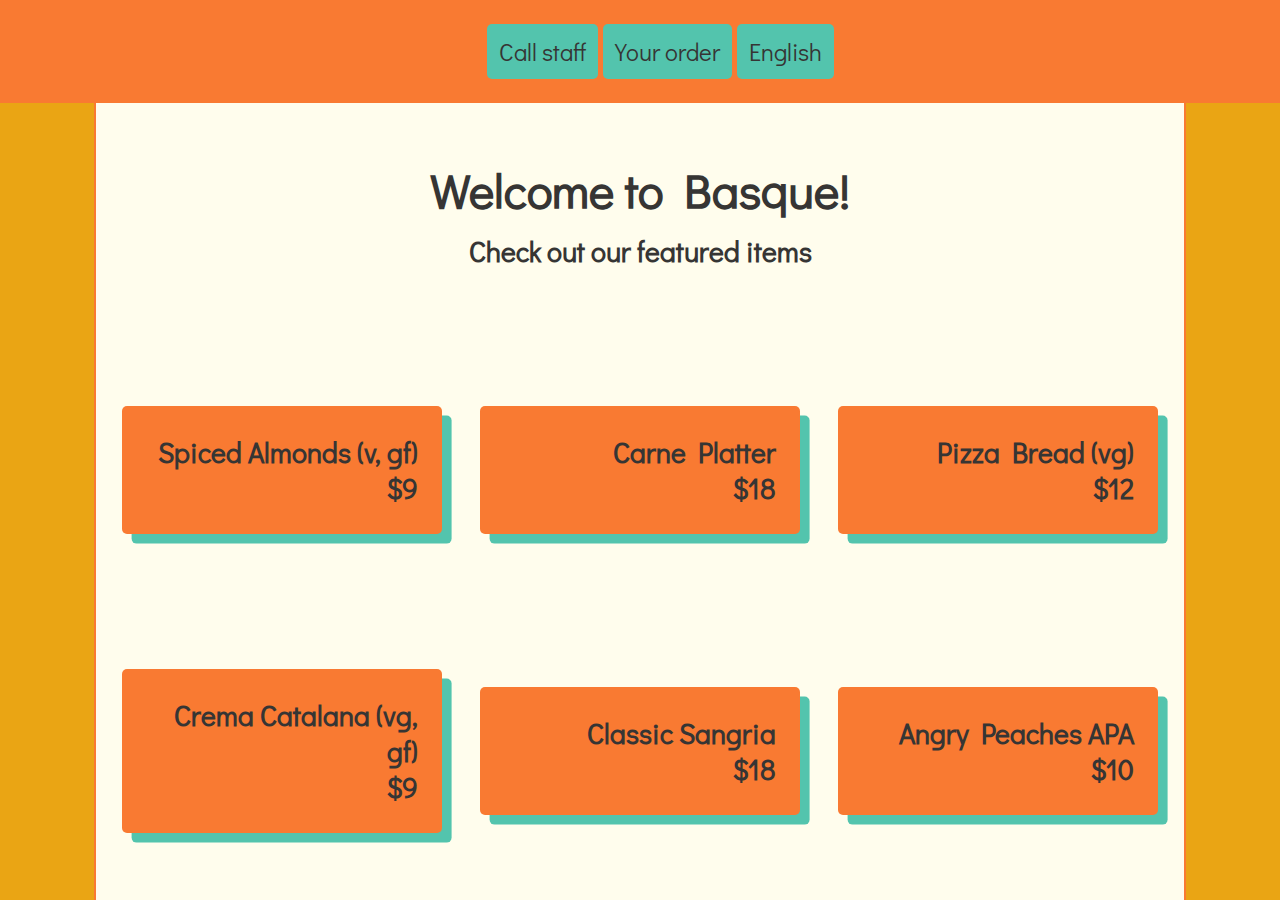
==== commit c97970be: "finishing, tidying" ====
--- a/basqueApp/index.html
+++ b/basqueApp/index.html
@@ -7,15 +7,18 @@
     <!-- <link rel="stylesheet" href="css/reset.css"> -->
     <title>Basque</title>
   </head>
-  <body>
+  <body class="page">
     <div class="container">
       <nav class="navigation">
         <ul>
-            <li class="navigation__item navigation__item--bell"><i class="fas fa-bell"></i><h3 class="navigation__item__big"> Call staff</h3></li>
-            <li class="navigation__item navigation__item--cart"><i class="fas fa-utensils"></i><h3 class="navigation__item__big"> Your order</h3></li>
-            <li class="navigation__item navigation__item--language">ENG
-              <h3 class="navigation__item__big--language">English</h3>
+            <!-- <li class="navigation__item navigation__item--logo"></li> -->
+            <li class="navigation__item navigation__item--bell"><i class="fas fa-bell"></i><p class="navigation__item__big"> Call staff</p></li>
+            <li class="navigation__item navigation__item--cart"><i class="fas fa-utensils"></i><p class="navigation__item__big"> Your order</p></li>
+            <li class="navigation__item navigation__item--language"> 
+              English
+              <!-- <h3 class="navigation__item__big--language">English</h3> -->
             </li>
+            
         </ul>
       </nav>
       <!-- nav ENDS -->
@@ -38,14 +41,15 @@
       <!-- menu begins -->
       <div class="menu">
         <div class="menu__heading">
-          <h1>Welcome to Basque!</h1>
-          <h3>Check out our featured items</h3>
+          <h1 class="menu__heading menu__heading--title">Welcome to Basque!</h1>
+          <h3 class="menu__heading menu__heading--subtitle">Check out our featured items</h3>
         </div>
         <div class="menu-item menu-item__almonds">
-          <h3 class="item-name item-name--almonds">Spiced Almonds (v, gf) $9</h3>
+          <h3 class="item-name item-name--almonds">Spiced Almonds (v, gf)
+            <br> $9</h3>
           <div class="dropdown dropdown__menu-item dropdown__menu-item--almonds">
             <img class="item-image item-image--almonds" src="images/almonds-sq.png" alt="Spiced almonds">
-            <h3>Vegan, gluten-free</h3>
+            <h3>Freshly toasted</h3>
             <div class="menu-item__button-area">
               <button type="button" name="order" class="button button--minus"><i class="fas fa-minus"></i></button>
               <h2 class="item-number">1</h2>
@@ -59,10 +63,10 @@
         </div>
         <!-- almonds ENDS -->
         <div class="menu-item menu-item__platter">
-          <h3 class="item-name item-name--platter">Carne Platter $18</h3>
+          <h3 class="item-name item-name--platter">Carne Platter <br>$18</h3>
           <div class="dropdown dropdown__menu-item dropdown__menu-item--platter">
             <img class="item-image item-image--platter" src="images/platter-sq.png" alt="carne platter">
-            <h3>Selected meats, cheeses, and breads</h3>
+            <h3>Meats, cheeses, breads</h3>
           <div class="menu-item__button-area">
             <button type="button" name="order" class="button button--minus"><i class="fas fa-minus"></i></button>
             <h2 class="item-number">1</h2>
@@ -76,10 +80,10 @@
         </div>
         <!-- platter ENDS -->
         <div class="menu-item menu-item__pizza">
-          <h3 class="item-name item-name--pizza">Pizza Bread (vg) $12</h3>
+          <h3 class="item-name item-name--pizza">Pizza Bread (vg) <br> $12</h3>
           <div class="dropdown dropdown__menu-item dropdown__menu-item--pizza">
             <img class="item-image item-image--pizza" src="images/pizza-sq.png" alt="pizza bread">
-            <h3>with mozzarella and basil</h3>
+            <h3>With mozzarella and basil</h3>
             <div class="menu-item__button-area">
               <button type="button" name="order" class="button button--minus"><i class="fas fa-minus"></i></button>
               <h2 class="item-number">1</h2>
@@ -93,10 +97,10 @@
         </div>
         <!-- menu item ENDS -->
         <div class="menu-item menu-item__crema">
-          <h3 class="item-name item-name--crema">Crema Catalana (vg, gf) $9</h3>
+          <h3 class="item-name item-name--crema">Crema Catalana (vg, gf) <br> $9</h3>
           <div class="dropdown dropdown__menu-item dropdown__menu-item--crema">
             <img class="item-image item-image--crema" src="images/creama-sq.png" alt="almonds">
-            <h3>Spanish custard</h3>
+            <h3>Spanish custard cream</h3>
             <div class="menu-item__button-area">
               <button type="button" name="order" class="button button--minus"><i class="fas fa-minus"></i></button>
               <h2 class="item-number">1</h2>
@@ -110,10 +114,10 @@
         </div>
         <!-- crema ENDS -->
         <div class="menu-item menu-item__sangria">
-          <h3 class="item-name item-name--sangria">Classic Sangria $18</h3>
+          <h3 class="item-name item-name--sangria">Classic Sangria <br>$18</h3>
           <div class="dropdown dropdown__menu-item dropdown__menu-item--sangria">
             <img class="item-image item-image--sangria" src="images/sangria-sq.png" alt="classic sangria">
-            <h3>Red wine, summer fruits and juice</h3>
+            <h3>Red wine, fruit, juice</h3>
             <div class="menu-item__button-area">
               <button type="button" name="order" class="button button--minus"><i class="fas fa-minus"></i></button>
               <h2 class="item-number">1</h2>
@@ -127,7 +131,7 @@
         </div>
         <!-- sangria ENDS -->
         <div class="menu-item menu-item__beer">
-          <h3 class="item-name item-name--beer">Angry Peaches APA $10</h3>
+          <h3 class="item-name item-name--beer">Angry Peaches APA <br> $10</h3>
           <div class="dropdown dropdown__menu-item dropdown__menu-item--beer">
             <img class="item-image item-image--beer" src="images/beer-sq.png" alt="Angry Peaches APA">
             <h3>Brewed by Garage Project</h3>
@@ -143,10 +147,10 @@
           <!-- dropdown ENDS -->
         </div>
         <!-- beer ENDS -->
-        <div class="menu-item menu-item__cider">
+        <!-- <div class="menu-item menu-item__cider">
           <h3 class="item-name item-name--cider">Sidra del Verano $14</h3>
-          <div class="dropdown dropdown__menu-item dropdown__menu-item--beer">
-            <img class="item-image item-image--beer" src="images/beer-sq.png" alt="Angry Peaches APA">
+          <div class="dropdown dropdown__menu-item dropdown__menu-item--cider">
+            <img class="item-image item-image--cider" src="images/cider-sq.png" alt="Angry Peaches APA">
             <h3>Authentic Spanish cider</h3>
             <div class="menu-item__button-area">
               <button type="button" name="order" class="button button--minus">
@@ -162,7 +166,7 @@
             <!-- buttons END -->
           </div>
           <!-- dropdown ENDS -->
-        </div>        
+        </div>      
       </div>
     <!-- menu ENDS -->
     </div>
--- a/basqueApp/sass/main.css
+++ b/basqueApp/sass/main.css
@@ -1,5 +1,5 @@
 @import url("https://fonts.googleapis.com/css?family=Didact+Gothic");
-body {
+.page {
   -webkit-touch-callout: none;
   /* iOS Safari */
   -webkit-user-select: none;
@@ -20,37 +20,9 @@
   color: #363534;
 }
 
-@media (min-width: 900px) {
-  body {
-    font-size: 120%;
-  }
-}
-
-@media (min-width: 1200px) {
-  body {
-    font-size: 150%;
-  }
-}
-
 .container {
-  -webkit-touch-callout: none;
-  /* iOS Safari */
-  -webkit-user-select: none;
-  /* Safari */
-  /* Konqueror HTML */
-  -moz-user-select: none;
-  /* Firefox */
-  -ms-user-select: none;
-  /* Internet Explorer/Edge */
-  user-select: none;
-  /* Non-prefixed version, currently
-                                  supported by Chrome and Opera */
-  margin: 0;
-  padding: 0;
   background-color: #EAA514;
   background-image: url("https://transparenttextures.com/patterns/pineapple-cut.png");
-  -webkit-box-sizing: border-box;
-          box-sizing: border-box;
   display: -webkit-box;
   display: -ms-flexbox;
   display: flex;
@@ -62,8 +34,6 @@
       -ms-flex-direction: column;
           flex-direction: column;
   min-height: 100vh;
-  font-family: "Didact Gothic", sans-serif;
-  color: #363534;
 }
 
 @media (min-width: 900px) {
@@ -111,41 +81,23 @@
   background: #53C4AD;
 }
 
-@media (min-width: 600px) {
-  .navigation__item--language {
-    display: none;
-  }
-}
-
-.navigation__item__big, .navigation__item__big--language {
+.navigation__item .navigation__item__big {
   display: none;
 }
 
 @media (min-width: 600px) {
-  .navigation__item__big, .navigation__item__big--language {
+  .navigation__item .navigation__item__big {
     display: inline;
   }
 }
 
-.dropdown {
-  margin: 0;
-  padding: 0;
-  display: none;
-  -webkit-box-align: center;
-      -ms-flex-align: center;
-          align-items: center;
-  -ms-flex-line-pack: center;
-      align-content: center;
-  background: #F97A32;
-}
-
 .menu {
-  width: calc(85%);
-  position: relative;
   background: #FFFDED;
   border: solid 2px #F97A32;
   border-top: 0px;
   border-bottom: 0px;
+  width: calc(85%);
+  position: relative;
   margin: 0 auto;
   display: -webkit-box;
   display: -ms-flexbox;
@@ -165,11 +117,37 @@
           align-items: center;
 }
 
+@media (min-width: 900px) {
+  .menu {
+    -webkit-box-orient: horizontal;
+    -webkit-box-direction: normal;
+        -ms-flex-flow: row wrap;
+            flex-flow: row wrap;
+  }
+}
+
 .menu .menu__heading {
+  width: 100%;
   text-align: center;
 }
 
-.menu-item {
+@media (min-width: 600px) {
+  .menu .menu__heading .menu__heading--title {
+    margin-bottom: 0.25em;
+  }
+  .menu .menu__heading .menu__heading--subtitle {
+    margin-bottom: 0.5em;
+  }
+}
+
+@media (min-width: 900px) {
+  .menu .menu__heading {
+    margin: 0;
+    padding: 0;
+  }
+}
+
+.menu .menu-item {
   -webkit-box-shadow: #53C4AD 0.4em 0.4em;
           box-shadow: #53C4AD 0.4em 0.4em;
   border-radius: 5px;
@@ -190,7 +168,32 @@
   background: #F97A32;
 }
 
-.menu-item .menu-item__button-area {
+@media (min-width: 600px) {
+  .menu .menu-item {
+    -webkit-box-orient: horizontal;
+    -webkit-box-direction: normal;
+        -ms-flex-flow: row wrap;
+            flex-flow: row wrap;
+    -ms-flex-preferred-size: 40%;
+        flex-basis: 40%;
+  }
+}
+
+@media (min-width: 900px) {
+  .menu .menu-item {
+    -ms-flex-preferred-size: 40%;
+        flex-basis: 40%;
+  }
+}
+
+@media (min-width: 1200px) {
+  .menu .menu-item {
+    -ms-flex-preferred-size: 25%;
+        flex-basis: 25%;
+  }
+}
+
+.menu .menu-item .menu-item__button-area {
   border-radius: 5px;
   position: relative;
   margin-bottom: 1em;
@@ -211,7 +214,7 @@
 }
 
 @media (max-width: 499px) {
-  .menu-item .menu-item__button-area {
+  .menu .menu-item .menu-item__button-area {
     width: 100%;
     -webkit-box-pack: start;
         -ms-flex-pack: start;
@@ -221,7 +224,7 @@
   }
 }
 
-.menu-item .menu-item__button-area .button {
+.menu .menu-item .menu-item__button-area .button {
   background-color: #53C4AD;
   border: #53C4AD solid 2px;
   font-family: "Didact Gothic", sans-serif;
@@ -232,8 +235,12 @@
           align-items: center;
 }
 
-@media (min-width: 600px) {
-  .menu-item .dropdown__menu-item {
+.menu .menu-item .menu-item__button-area .button--order {
+  margin-left: 3em;
+}
+
+@media (min-width: 600px) {
+  .menu .menu-item .dropdown__menu-item {
     -webkit-box-align: stretch;
         -ms-flex-align: stretch;
             align-items: stretch;
@@ -248,13 +255,13 @@
 }
 
 @media (max-width: 499px) {
-  .item-image {
+  .menu .item-image {
     display: none;
   }
 }
 
 @media (min-width: 600px) {
-  .item-image {
+  .menu .item-image {
     position: relative;
     width: 100%;
     height: auto;
@@ -262,24 +269,20 @@
   }
 }
 
-@media (min-width: 900px) {
-  .item-image {
-    width: 100%;
-  }
-}
-
-@media (min-width: 1200px) {
-  .item-image {
-    width: 100%;
-  }
-}
-
-.button--order {
-  margin-left: 3em;
-}
-
 .is-active {
-  color: #FFFDED;
-  background: #EAA514;
+  color: #363534;
+  background: #FFFDED;
+}
+
+.dropdown {
+  margin: 0;
+  padding: 0;
+  display: none;
+  -webkit-box-align: center;
+      -ms-flex-align: center;
+          align-items: center;
+  -ms-flex-line-pack: center;
+      align-content: center;
+  background: #F97A32;
 }
 /*# sourceMappingURL=main.css.map */